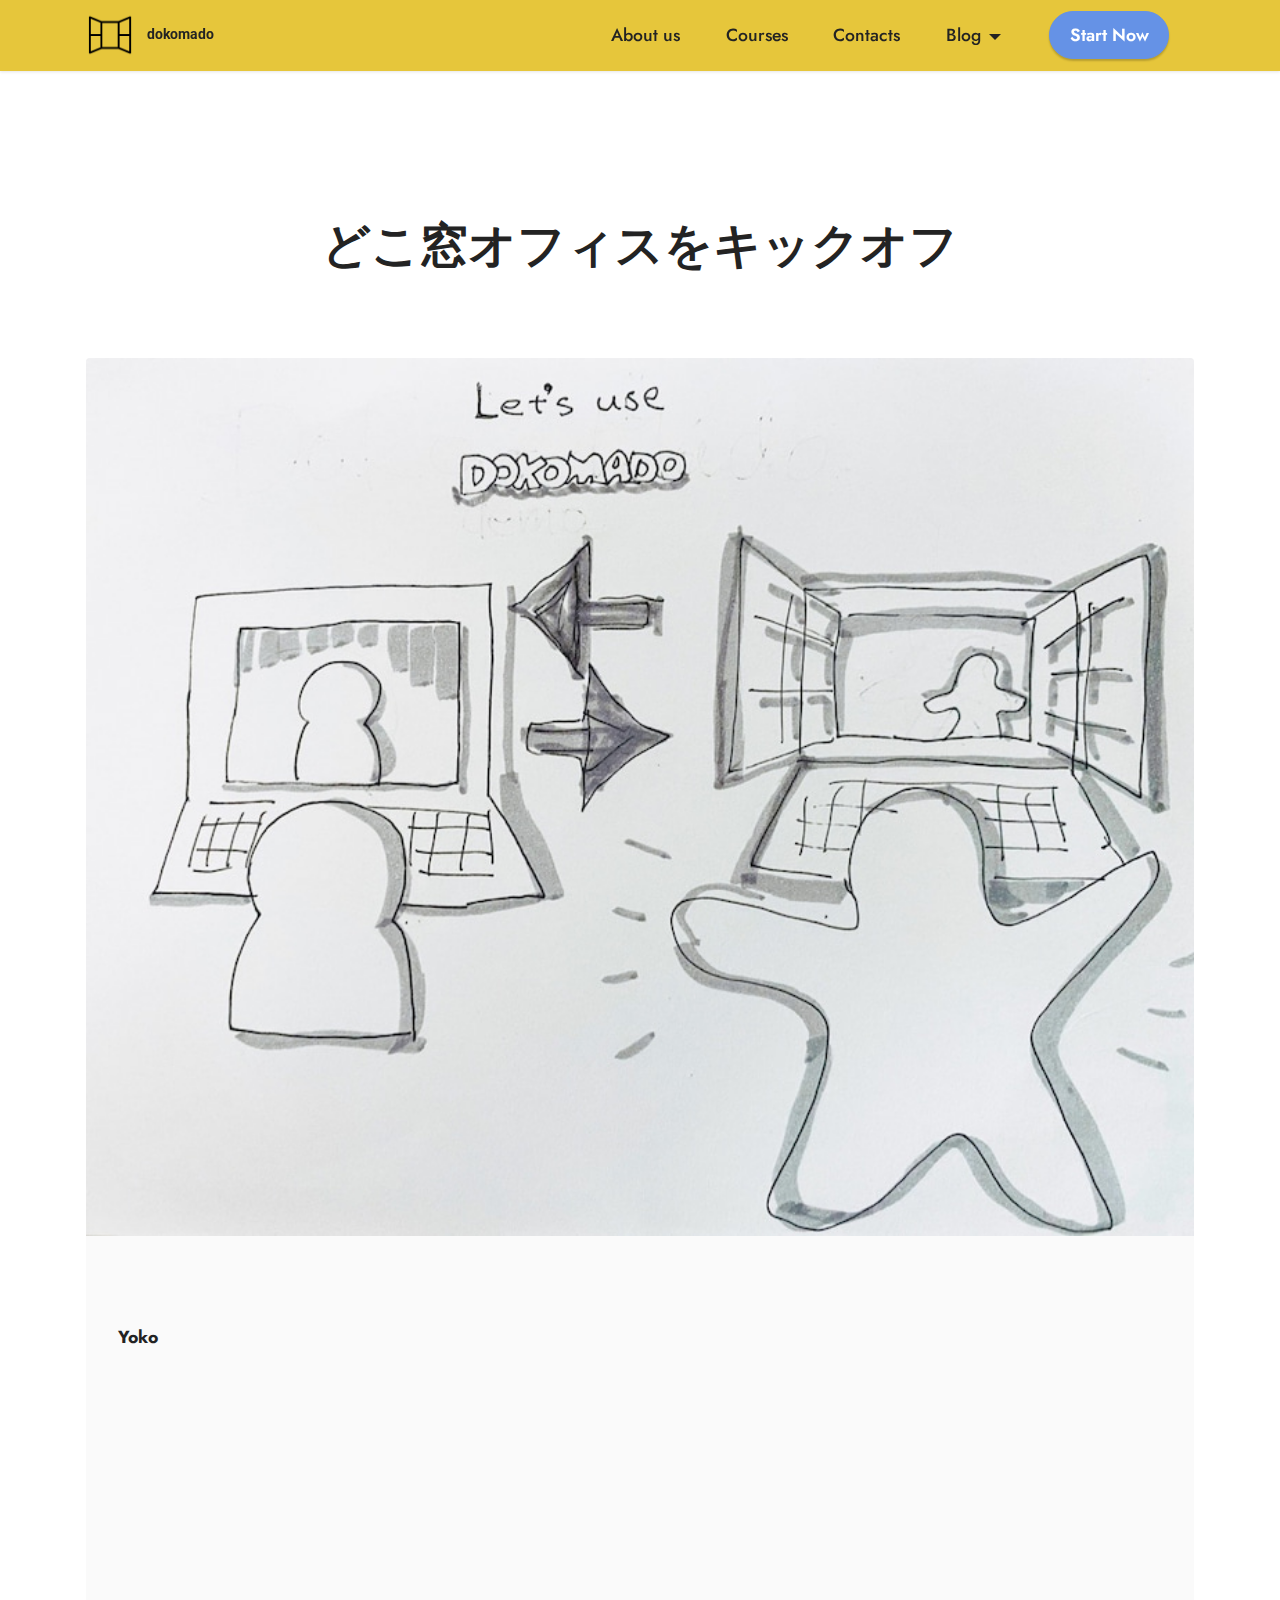
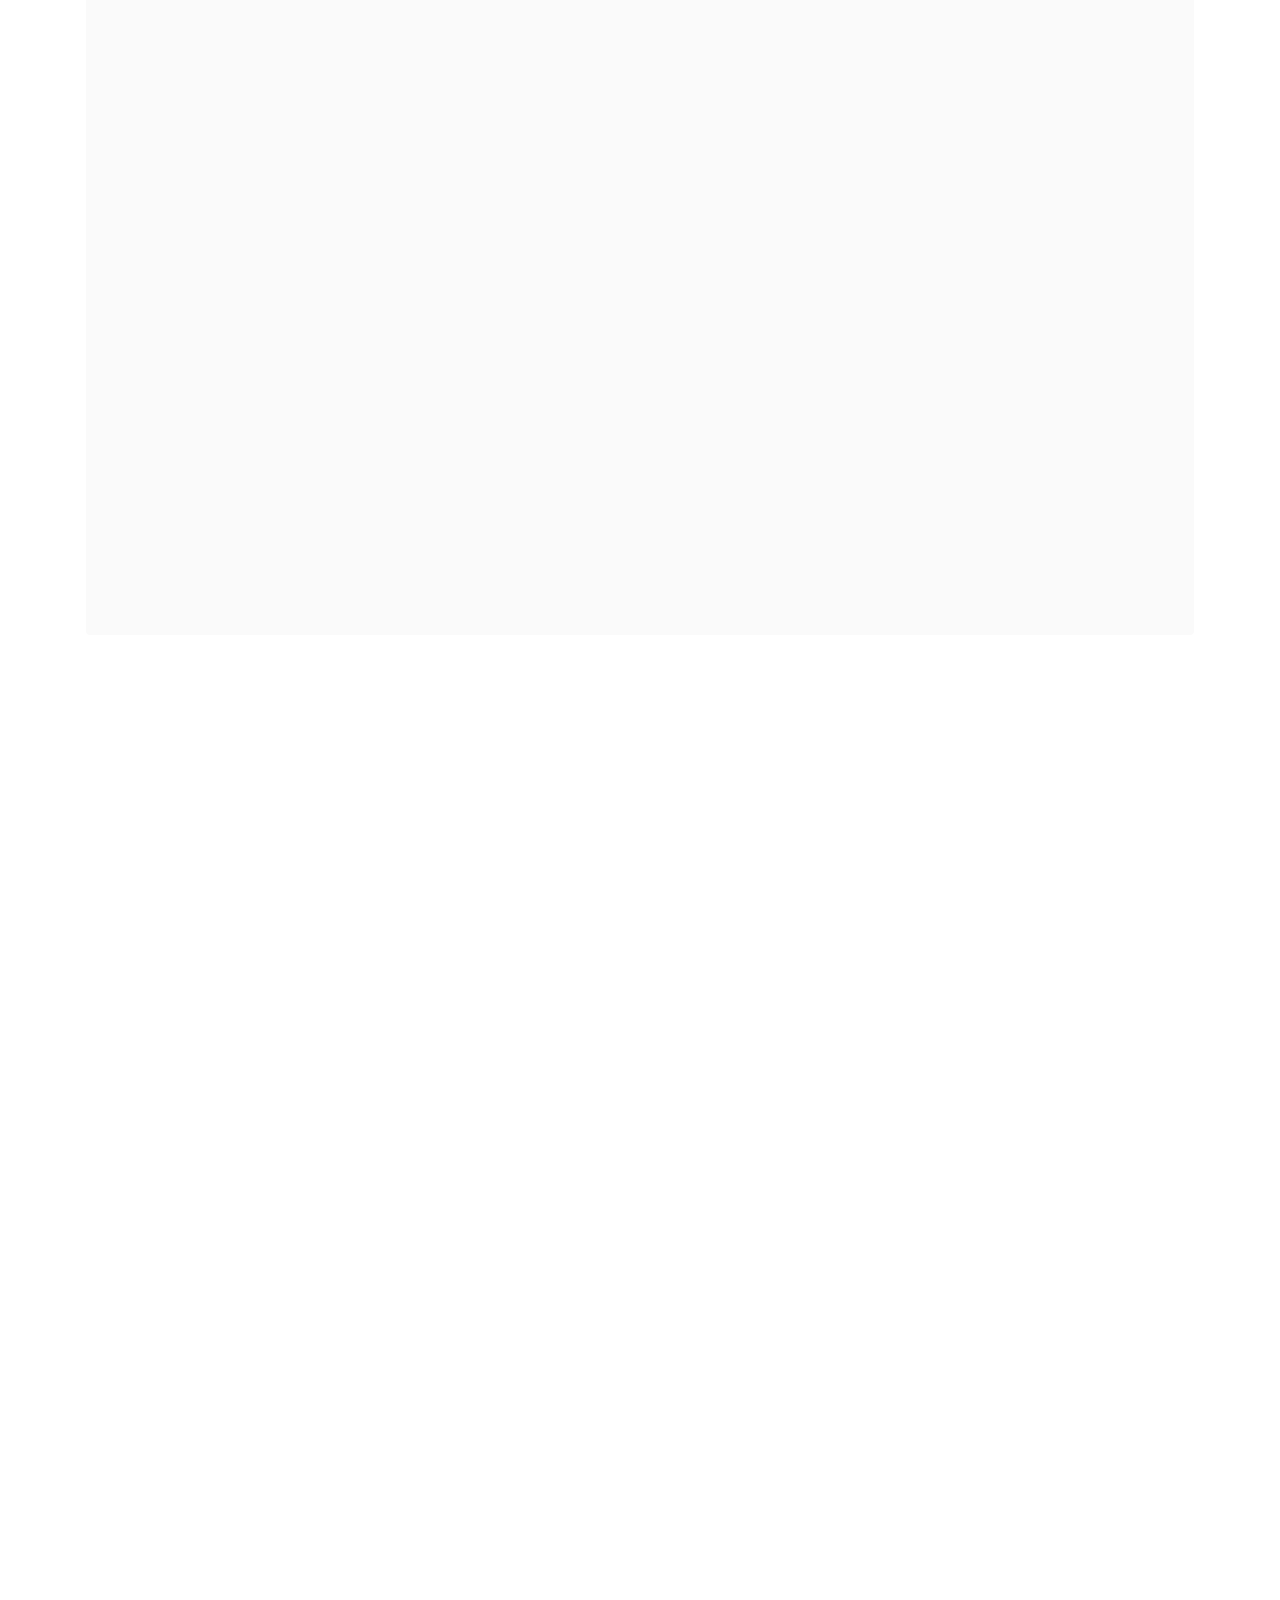
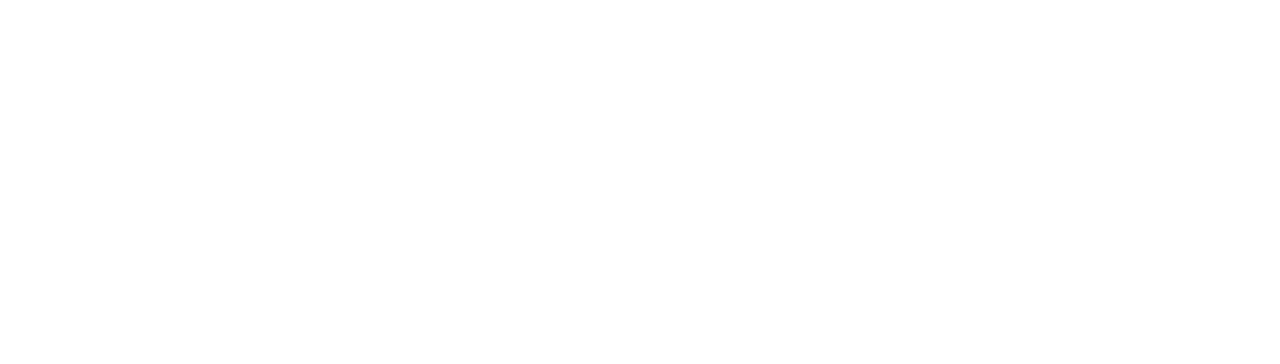
==== blog1.html @ 989943ca "create github pages" ====
<!DOCTYPE html>
<html  >
<head>
  <!-- Site made with Mobirise Website Builder v5.0.29, https://mobirise.com -->
  <meta charset="UTF-8">
  <meta http-equiv="X-UA-Compatible" content="IE=edge">
  <meta name="generator" content="Mobirise v5.0.29, mobirise.com">
  <meta name="viewport" content="width=device-width, initial-scale=1, minimum-scale=1">
  <link rel="shortcut icon" href="assets/images/open-window-icon-25.jpg" type="image/x-icon">
  <meta name="description" content="">
  
  
  <title>dokomado - blog</title>
  <link rel="stylesheet" href="assets/web/assets/mobirise-icons2/mobirise2.css">
  <link rel="stylesheet" href="assets/tether/tether.min.css">
  <link rel="stylesheet" href="assets/bootstrap/css/bootstrap.min.css">
  <link rel="stylesheet" href="assets/bootstrap/css/bootstrap-grid.min.css">
  <link rel="stylesheet" href="assets/bootstrap/css/bootstrap-reboot.min.css">
  <link rel="stylesheet" href="assets/animatecss/animate.css">
  <link rel="stylesheet" href="assets/dropdown/css/style.css">
  <link rel="stylesheet" href="assets/socicon/css/styles.css">
  <link rel="stylesheet" href="assets/theme/css/style.css">
  <link rel="preload" as="style" href="assets/mobirise/css/mbr-additional.css"><link rel="stylesheet" href="assets/mobirise/css/mbr-additional.css" type="text/css">
  
  
  
  
</head>
<body>
  
  <section class="menu menu2 cid-s9WFAkDcMG" once="menu" id="menu2-g">
    
    <nav class="navbar navbar-dropdown navbar-fixed-top navbar-expand-lg">
        <div class="container">
            <div class="navbar-brand">
                <span class="navbar-logo">
                    <a href="https://dokomado.com">
                        <img src="assets/images/open-window-icon-25.jpg" alt="Mobirise" style="height: 3rem;">
                    </a>
                </span>
                <span class="navbar-caption-wrap"><a class="navbar-caption text-black text-primary display-7" href="https://dokomado.com">dokomado</a></span>
            </div>
            <button class="navbar-toggler" type="button" data-toggle="collapse" data-target="#navbarSupportedContent" aria-controls="navbarNavAltMarkup" aria-expanded="false" aria-label="Toggle navigation">
                <div class="hamburger">
                    <span></span>
                    <span></span>
                    <span></span>
                    <span></span>
                </div>
            </button>
            <div class="collapse navbar-collapse" id="navbarSupportedContent">
                <ul class="navbar-nav nav-dropdown" data-app-modern-menu="true"><li class="nav-item"><a class="nav-link link text-black text-primary display-4" href="https://dokomado.com/about.html">
                            About us</a></li>
                    <li class="nav-item"><a class="nav-link link text-black text-primary display-4" href="https://dokomado.com/courses.html">
                            Courses</a></li>
                    <li class="nav-item"><a class="nav-link link text-black text-primary display-4" href="mailto:aydokomado@gmail.com">Contacts</a>
                    </li><li class="nav-item dropdown"><a class="nav-link link text-black text-primary dropdown-toggle display-4" href="#" data-toggle="dropdown-submenu" aria-expanded="false">Blog</a><div class="dropdown-menu"><a class="text-black text-primary dropdown-item display-4" href="https://dokomado.com/blog/index.html"><span class="mobi-mbri mobi-mbri-home mbr-iconfont mbr-iconfont-btn"></span>Blog home</a><a class="text-black text-primary dropdown-item display-4" href="https://dokomado.com/blog/blog1.html">どこ窓オフィスをキックオフ<br></a></div></li></ul>
                
                <div class="navbar-buttons mbr-section-btn"><a class="btn btn-primary display-4" href="https://dokomado.com/courses.html">
                        Start Now</a></div>
            </div>
        </div>
    </nav>
</section>

<section class="engine"><a href="https://mobirise.info/p">web templates free download</a></section><section class="content2 cid-s9WFAdiNwn" id="content2-9">
    
    
    <div class="container">
        <div class="mbr-section-head">
            <h4 class="mbr-section-title mbr-fonts-style align-center mb-0 display-2"><strong>どこ窓オフィスをキックオフ</strong><br><strong><br></strong></h4>
            
        </div>
        <div class="row mt-4">
            <div class="item features-image сol-12 col-md-6 col-lg-12">
                <div class="item-wrapper">
                    <div class="item-img">
                        <img src="assets/images/o1024081114813700522.jpg" alt="" title="">
                    </div>
                    <div class="item-content">
                        <h5 class="item-title mbr-fonts-style display-5">どこ窓オフィスをキックオフ</h5>
                        <h6 class="item-subtitle mbr-fonts-style mt-1 display-4">
                            <strong>Yoko</strong><em>&nbsp;2020-09-02 22:53:34</em></h6>
                        <p class="mbr-text mbr-fonts-style mt-3 display-7"><br>はー！まにあった！
<br>安田ヨウコです。
<br>
<br>どうしても今日ブログを立ち上げて書きたかった！
<br>
<br>どこでも窓→どこ窓
<br>は、
<br>
<br>あなたのオンラインのアクティビティを
<br>進化させるテクニック
<br>
<br>コロナ禍中で生まれた
<br>新しいアイデアです。
<br>
<br>今朝、あさこさんと二人でキックオフミーティングしました！
<br>
<br>はー！
<br>
<br>動き出したー！
<br>わたし一人では怠けてできなかったことを
<br>心強いあさこさんとともに実現していこう！と思ってます。
<br>
<br>まずは、わたしのタスクは
<br>どこ窓を支えるイラストの電子化！
<br>
<br>iPadで描き描き描きしまっす！
<br>来週末までに15枚！
<br>
<br>写真はまだ下書き！
<br>
<br>このブログは私たちが「どこ窓」オフィスを立ち上げるまでの記録です。
<br>
<br>・初ミーティング
<br>・9月のタスクスケジュールを決めた！
<br>・dokomado.comのドメインをゲット！
<br>・あさこさんがタスク管理ソフトを作ってくれた！
<br>・イラスト一枚描き始めた！</p>
                    </div>
                    
                </div>
            </div>
            
            

        </div>
    </div>
</section>

<section class="image1 cid-s9WRT9C2fO" id="image1-r">
    

    

    <div class="container">
        <div class="row align-items-center">
            <div class="col-12 col-lg-6">
                <div class="image-wrapper">
                    <img src="assets/images/o1024081114813700522.jpg" alt="Mobirise">
                    
                </div>
            </div>
            <div class="col-12 col-lg">
                <div class="text-wrapper">
                    <h3 class="mbr-section-title mbr-fonts-style mb-3 display-5">
                        <strong>どこ窓オフィスをキックオフ</strong></h3>
                    <p class="mbr-text mbr-fonts-style display-7"><strong>Yoko</strong> <em>2020-09-02</em><br><em><br></em><br>ー！まにあった！ 
<br>安田ヨウコです。 
<br>
<br>どうしても今日ブログを立ち上げて書きたかった！ 
<br>
<br>どこでも窓→どこ窓 
<br>は、 
<br>
<br>あなたのオンラインのアクティビティを 
<br>進化させるテクニック 
<br>
<br>コロナ禍中で生まれた 
<br>新しいアイデアです。 
<br>
<br>今朝、あさこさんと二人でキックオフミーティングしました！ 
<br>
<br>はー！ 
<br>
<br>動き出したー！ 
<br>わたし一人では怠けてできなかったことを 
<br>心強いあさこさんとともに実現していこう！と思ってます。 
<br>
<br>まずは、わたしのタスクは 
<br>どこ窓を支えるイラストの電子化！ 
<br>
<br>iPadで描き描き描きしまっす！ 
<br>来週末までに15枚！ 
<br>
<br>写真はまだ下書き！ 
<br>
<br>このブログは私たちが「どこ窓」オフィスを立ち上げるまでの記録です。 
<br>
<br>・初ミーティング 
<br>・9月のタスクスケジュールを決めた！ 
<br>・dokomado.comのドメインをゲット！ 
<br>・あさこさんがタスク管理ソフトを作ってくれた！ 
<br>・イラスト一枚描き始めた！</p>
                </div>
            </div>
        </div>
    </div>
</section>


  <script src="assets/web/assets/jquery/jquery.min.js"></script>
  <script src="assets/popper/popper.min.js"></script>
  <script src="assets/tether/tether.min.js"></script>
  <script src="assets/bootstrap/js/bootstrap.min.js"></script>
  <script src="assets/smoothscroll/smooth-scroll.js"></script>
  <script src="assets/viewportchecker/jquery.viewportchecker.js"></script>
  <script src="assets/dropdown/js/nav-dropdown.js"></script>
  <script src="assets/dropdown/js/navbar-dropdown.js"></script>
  <script src="assets/touchswipe/jquery.touch-swipe.min.js"></script>
  <script src="assets/theme/js/script.js"></script>
  
  
  
 <div id="scrollToTop" class="scrollToTop mbr-arrow-up"><a style="text-align: center;"><i class="mbr-arrow-up-icon mbr-arrow-up-icon-cm cm-icon cm-icon-smallarrow-up"></i></a></div>
    <input name="animation" type="hidden">
  </body>
</html>
---- assets/web/assets/mobirise-icons2/mobirise2.css ----
@font-face {
  font-family: 'Moririse2';
  font-display: swap;
  src:  url('mobirise2.eot?f2bix4');
  src:  url('mobirise2.eot?f2bix4#iefix') format('embedded-opentype'),
    url('mobirise2.ttf?f2bix4') format('truetype'),
    url('mobirise2.woff?f2bix4') format('woff'),
    url('mobirise2.svg?f2bix4#mobirise2') format('svg');
  font-weight: normal;
  font-style: normal;
}

[class^="mobi-"], [class*=" mobi-"] {
  /* use !important to prevent issues with browser extensions that change fonts */
  font-family: 'Moririse2' !important;
  speak: none;
  font-style: normal;
  font-weight: normal;
  font-variant: normal;
  text-transform: none;
  line-height: 1;

  /* Better Font Rendering =========== */
  -webkit-font-smoothing: antialiased;
  -moz-osx-font-smoothing: grayscale;
}

.mobi-mbri-add-submenu:before {
  content: "\e900";
}
.mobi-mbri-alert:before {
  content: "\e901";
}
.mobi-mbri-align-center:before {
  content: "\e902";
}
.mobi-mbri-align-justify:before {
  content: "\e903";
}
.mobi-mbri-align-left:before {
  content: "\e904";
}
.mobi-mbri-align-right:before {
  content: "\e905";
}
.mobi-mbri-android:before {
  content: "\e906";
}
.mobi-mbri-apple:before {
  content: "\e907";
}
.mobi-mbri-arrow-down:before {
  content: "\e908";
}
.mobi-mbri-arrow-next:before {
  content: "\e909";
}
.mobi-mbri-arrow-prev:before {
  content: "\e90a";
}
.mobi-mbri-arrow-up:before {
  content: "\e90b";
}
.mobi-mbri-bold:before {
  content: "\e90c";
}
.mobi-mbri-bookmark:before {
  content: "\e90d";
}
.mobi-mbri-bootstrap:before {
  content: "\e90e";
}
.mobi-mbri-briefcase:before {
  content: "\e90f";
}
.mobi-mbri-browse:before {
  content: "\e910";
}
.mobi-mbri-bulleted-list:before {
  content: "\e911";
}
.mobi-mbri-calendar:before {
  content: "\e912";
}
.mobi-mbri-camera:before {
  content: "\e913";
}
.mobi-mbri-cart-add:before {
  content: "\e914";
}
.mobi-mbri-cart-full:before {
  content: "\e915";
}
.mobi-mbri-cash:before {
  content: "\e916";
}
.mobi-mbri-change-style:before {
  content: "\e917";
}
.mobi-mbri-chat:before {
  content: "\e918";
}
.mobi-mbri-clock:before {
  content: "\e919";
}
.mobi-mbri-close:before {
  content: "\e91a";
}
.mobi-mbri-cloud:before {
  content: "\e91b";
}
.mobi-mbri-code:before {
  content: "\e91c";
}
.mobi-mbri-contact-form:before {
  content: "\e91d";
}
.mobi-mbri-credit-card:before {
  content: "\e91e";
}
.mobi-mbri-cursor-click:before {
  content: "\e91f";
}
.mobi-mbri-cust-feedback:before {
  content: "\e920";
}
.mobi-mbri-database:before {
  content: "\e921";
}
.mobi-mbri-delivery:before {
  content: "\e922";
}
.mobi-mbri-desktop:before {
  content: "\e923";
}
.mobi-mbri-devices:before {
  content: "\e924";
}
.mobi-mbri-down:before {
  content: "\e925";
}
.mobi-mbri-download-2:before {
  content: "\e926";
}
.mobi-mbri-download:before {
  content: "\e927";
}
.mobi-mbri-drag-n-drop-2:before {
  content: "\e928";
}
.mobi-mbri-drag-n-drop:before {
  content: "\e929";
}
.mobi-mbri-edit-2:before {
  content: "\e92a";
}
.mobi-mbri-edit:before {
  content: "\e92b";
}
.mobi-mbri-error:before {
  content: "\e92c";
}
.mobi-mbri-extension:before {
  content: "\e92d";
}
.mobi-mbri-features:before {
  content: "\e92e";
}
.mobi-mbri-file:before {
  content: "\e92f";
}
.mobi-mbri-flag:before {
  content: "\e930";
}
.mobi-mbri-folder:before {
  content: "\e931";
}
.mobi-mbri-gift:before {
  content: "\e932";
}
.mobi-mbri-github:before {
  content: "\e933";
}
.mobi-mbri-globe-2:before {
  content: "\e934";
}
.mobi-mbri-globe:before {
  content: "\e935";
}
.mobi-mbri-growing-chart:before {
  content: "\e936";
}
.mobi-mbri-hearth:before {
  content: "\e937";
}
.mobi-mbri-help:before {
  content: "\e938";
}
.mobi-mbri-home:before {
  content: "\e939";
}
.mobi-mbri-hot-cup:before {
  content: "\e93a";
}
.mobi-mbri-idea:before {
  content: "\e93b";
}
.mobi-mbri-image-gallery:before {
  content: "\e93c";
}
.mobi-mbri-image-slider:before {
  content: "\e93d";
}
.mobi-mbri-info:before {
  content: "\e93e";
}
.mobi-mbri-italic:before {
  content: "\e93f";
}
.mobi-mbri-key:before {
  content: "\e940";
}
.mobi-mbri-laptop:before {
  content: "\e941";
}
.mobi-mbri-layers:before {
  content: "\e942";
}
.mobi-mbri-left-right:before {
  content: "\e943";
}
.mobi-mbri-left:before {
  content: "\e944";
}
.mobi-mbri-letter:before {
  content: "\e945";
}
.mobi-mbri-like:before {
  content: "\e946";
}
.mobi-mbri-link:before {
  content: "\e947";
}
.mobi-mbri-lock:before {
  content: "\e948";
}
.mobi-mbri-login:before {
  content: "\e949";
}
.mobi-mbri-logout:before {
  content: "\e94a";
}
.mobi-mbri-magic-stick:before {
  content: "\e94b";
}
.mobi-mbri-map-pin:before {
  content: "\e94c";
}
.mobi-mbri-menu:before {
  content: "\e94d";
}
.mobi-mbri-mobile-2:before {
  content: "\e94e";
}
.mobi-mbri-mobile-horizontal:before {
  content: "\e94f";
}
.mobi-mbri-mobile:before {
  content: "\e950";
}
.mobi-mbri-mobirise:before {
  content: "\e951";
}
.mobi-mbri-more-horizontal:before {
  content: "\e952";
}
.mobi-mbri-more-vertical:before {
  content: "\e953";
}
.mobi-mbri-music:before {
  content: "\e954";
}
.mobi-mbri-new-file:before {
  content: "\e955";
}
.mobi-mbri-numbered-list:before {
  content: "\e956";
}
.mobi-mbri-opened-folder:before {
  content: "\e957";
}
.mobi-mbri-pages:before {
  content: "\e958";
}
.mobi-mbri-paper-plane:before {
  content: "\e959";
}
.mobi-mbri-paperclip:before {
  content: "\e95a";
}
.mobi-mbri-phone:before {
  content: "\e95b";
}
.mobi-mbri-photo:before {
  content: "\e95c";
}
.mobi-mbri-photos:before {
  content: "\e95d";
}
.mobi-mbri-pin:before {
  content: "\e95e";
}
.mobi-mbri-play:before {
  content: "\e95f";
}
.mobi-mbri-plus:before {
  content: "\e960";
}
.mobi-mbri-preview:before {
  content: "\e961";
}
.mobi-mbri-print:before {
  content: "\e962";
}
.mobi-mbri-protect:before {
  content: "\e963";
}
.mobi-mbri-question:before {
  content: "\e964";
}
.mobi-mbri-quote-left:before {
  content: "\e965";
}
.mobi-mbri-quote-right:before {
  content: "\e966";
}
.mobi-mbri-redo:before {
  content: "\e967";
}
.mobi-mbri-refresh:before {
  content: "\e968";
}
.mobi-mbri-responsive-2:before {
  content: "\e969";
}
.mobi-mbri-responsive:before {
  content: "\e96a";
}
.mobi-mbri-right:before {
  content: "\e96b";
}
.mobi-mbri-rocket:before {
  content: "\e96c";
}
.mobi-mbri-sad-face:before {
  content: "\e96d";
}
.mobi-mbri-sale:before {
  content: "\e96e";
}
.mobi-mbri-save:before {
  content: "\e96f";
}
.mobi-mbri-search:before {
  content: "\e970";
}
.mobi-mbri-setting-2:before {
  content: "\e971";
}
.mobi-mbri-setting-3:before {
  content: "\e972";
}
.mobi-mbri-setting:before {
  content: "\e973";
}
.mobi-mbri-share:before {
  content: "\e974";
}
.mobi-mbri-shopping-bag:before {
  content: "\e975";
}
.mobi-mbri-shopping-basket:before {
  content: "\e976";
}
.mobi-mbri-shopping-cart:before {
  content: "\e977";
}
.mobi-mbri-sites:before {
  content: "\e978";
}
.mobi-mbri-smile-face:before {
  content: "\e979";
}
.mobi-mbri-speed:before {
  content: "\e97a";
}
.mobi-mbri-star:before {
  content: "\e97b";
}
.mobi-mbri-success:before {
  content: "\e97c";
}
.mobi-mbri-sun:before {
  content: "\e97d";
}
.mobi-mbri-sun2:before {
  content: "\e97e";
}
.mobi-mbri-tablet-vertical:before {
  content: "\e97f";
}
.mobi-mbri-tablet:before {
  content: "\e980";
}
.mobi-mbri-target:before {
  content: "\e981";
}
.mobi-mbri-timer:before {
  content: "\e982";
}
.mobi-mbri-to-ftp:before {
  content: "\e983";
}
.mobi-mbri-to-local-drive:before {
  content: "\e984";
}
.mobi-mbri-touch-swipe:before {
  content: "\e985";
}
.mobi-mbri-touch:before {
  content: "\e986";
}
.mobi-mbri-trash:before {
  content: "\e987";
}
.mobi-mbri-underline:before {
  content: "\e988";
}
.mobi-mbri-undo:before {
  content: "\e989";
}
.mobi-mbri-unlink:before {
  content: "\e98a";
}
.mobi-mbri-unlock:before {
  content: "\e98b";
}
.mobi-mbri-up-down:before {
  content: "\e98c";
}
.mobi-mbri-up:before {
  content: "\e98d";
}
.mobi-mbri-update:before {
  content: "\e98e";
}
.mobi-mbri-upload-2:before {
  content: "\e98f";
}
.mobi-mbri-upload:before {
  content: "\e990";
}
.mobi-mbri-user-2:before {
  content: "\e991";
}
.mobi-mbri-user:before {
  content: "\e992";
}
.mobi-mbri-users:before {
  content: "\e993";
}
.mobi-mbri-video-play:before {
  content: "\e994";
}
.mobi-mbri-video:before {
  content: "\e995";
}
.mobi-mbri-watch:before {
  content: "\e996";
}
.mobi-mbri-website-theme-2:before {
  content: "\e997";
}
.mobi-mbri-website-theme:before {
  content: "\e998";
}
.mobi-mbri-wifi:before {
  content: "\e999";
}
.mobi-mbri-windows:before {
  content: "\e99a";
}
.mobi-mbri-zoom-in:before {
  content: "\e99b";
}
.mobi-mbri-zoom-out:before {
  content: "\e99c";
}
---- assets/dropdown/css/style.css ----
.navbar-dropdown {
  left: 0;
  padding: 0;
  position: absolute;
  right: 0;
  top: 0;
  transition: all 0.45s ease;
  z-index: 1030;
  background: #282828; }
  .navbar-dropdown .navbar-logo {
    margin-right: 0.8rem;
    transition: margin 0.3s ease-in-out;
    vertical-align: middle; }
    .navbar-dropdown .navbar-logo img {
      height: 3.125rem;
      transition: all 0.3s ease-in-out; }
    .navbar-dropdown .navbar-logo.mbr-iconfont {
      font-size: 3.125rem;
      line-height: 3.125rem; }
  .navbar-dropdown .navbar-caption {
    font-weight: 700;
    white-space: normal;
    vertical-align: -4px;
    line-height: 3.125rem !important; }
    .navbar-dropdown .navbar-caption, .navbar-dropdown .navbar-caption:hover {
      color: inherit;
      text-decoration: none; }
  .navbar-dropdown .mbr-iconfont + .navbar-caption {
    vertical-align: -1px; }
  .navbar-dropdown.navbar-fixed-top {
    position: fixed; }
  .navbar-dropdown .navbar-brand span {
    vertical-align: -4px; }
  .navbar-dropdown.bg-color.transparent {
    background: none; }
  .navbar-dropdown.navbar-short .navbar-brand {
    padding: 0.625rem 0; }
    .navbar-dropdown.navbar-short .navbar-brand span {
      vertical-align: -1px; }
  .navbar-dropdown.navbar-short .navbar-caption {
    line-height: 2.375rem !important;
    vertical-align: -2px; }
  .navbar-dropdown.navbar-short .navbar-logo {
    margin-right: 0.5rem; }
    .navbar-dropdown.navbar-short .navbar-logo img {
      height: 2.375rem; }
    .navbar-dropdown.navbar-short .navbar-logo.mbr-iconfont {
      font-size: 2.375rem;
      line-height: 2.375rem; }
  .navbar-dropdown.navbar-short .mbr-table-cell {
    height: 3.625rem; }
  .navbar-dropdown .navbar-close {
    left: 0.6875rem;
    position: fixed;
    top: 0.75rem;
    z-index: 1000; }
  .navbar-dropdown .hamburger-icon {
    content: "";
    display: inline-block;
    vertical-align: middle;
    width: 16px;
    -webkit-box-shadow: 0 -6px 0 1px #282828,0 0 0 1px #282828,0 6px 0 1px #282828;
    -moz-box-shadow: 0 -6px 0 1px #282828,0 0 0 1px #282828,0 6px 0 1px #282828;
    box-shadow: 0 -6px 0 1px #282828,0 0 0 1px #282828,0 6px 0 1px #282828; }

.dropdown-menu .dropdown-toggle[data-toggle="dropdown-submenu"]::after {
  border-bottom: 0.35em solid transparent;
  border-left: 0.35em solid;
  border-right: 0;
  border-top: 0.35em solid transparent;
  margin-left: 0.3rem; }

.dropdown-menu .dropdown-item:focus {
  outline: 0; }

.nav-dropdown {
  font-size: 0.75rem;
  font-weight: 500;
  height: auto !important; }
  .nav-dropdown .nav-btn {
    padding-left: 1rem; }
  .nav-dropdown .link {
    margin: .667em 1.667em;
    font-weight: 500;
    padding: 0;
    transition: color .2s ease-in-out; }
    .nav-dropdown .link.dropdown-toggle {
      margin-right: 2.583em; }
      .nav-dropdown .link.dropdown-toggle::after {
        margin-left: .25rem;
        border-top: 0.35em solid;
        border-right: 0.35em solid transparent;
        border-left: 0.35em solid transparent;
        border-bottom: 0; }
      .nav-dropdown .link.dropdown-toggle[aria-expanded="true"] {
        margin: 0;
        padding: 0.667em 3.263em  0.667em 1.667em; }
  .nav-dropdown .link::after,
  .nav-dropdown .dropdown-item::after {
    color: inherit; }
  .nav-dropdown .btn {
    font-size: 0.75rem;
    font-weight: 700;
    letter-spacing: 0;
    margin-bottom: 0;
    padding-left: 1.25rem;
    padding-right: 1.25rem; }
  .nav-dropdown .dropdown-menu {
    border-radius: 0;
    border: 0;
    left: 0;
    margin: 0;
    padding-bottom: 1.25rem;
    padding-top: 1.25rem;
    position: relative; }
  .nav-dropdown .dropdown-submenu {
    margin-left: 0.125rem;
    top: 0; }
  .nav-dropdown .dropdown-item {
    font-weight: 500;
    line-height: 2;
    padding: 0.3846em 4.615em 0.3846em 1.5385em;
    position: relative;
    transition: color .2s ease-in-out, background-color .2s ease-in-out; }
    .nav-dropdown .dropdown-item::after {
      margin-top: -0.3077em;
      position: absolute;
      right: 1.1538em;
      top: 50%; }
    .nav-dropdown .dropdown-item:focus, .nav-dropdown .dropdown-item:hover {
      background: none; }

@media (max-width: 767px) {
  .nav-dropdown.navbar-toggleable-sm {
    bottom: 0;
    display: none;
    left: 0;
    overflow-x: hidden;
    position: fixed;
    top: 0;
    transform: translateX(-100%);
    -ms-transform: translateX(-100%);
    -webkit-transform: translateX(-100%);
    width: 18.75rem;
    z-index: 999; } }
.nav-dropdown.navbar-toggleable-xl {
  bottom: 0;
  display: none;
  left: 0;
  overflow-x: hidden;
  position: fixed;
  top: 0;
  transform: translateX(-100%);
  -ms-transform: translateX(-100%);
  -webkit-transform: translateX(-100%);
  width: 18.75rem;
  z-index: 999; }

.nav-dropdown-sm {
  display: block !important;
  overflow-x: hidden;
  overflow: auto;
  padding-top: 3.875rem; }
  .nav-dropdown-sm::after {
    content: "";
    display: block;
    height: 3rem;
    width: 100%; }
  .nav-dropdown-sm.collapse.in ~ .navbar-close {
    display: block !important; }
  .nav-dropdown-sm.collapsing, .nav-dropdown-sm.collapse.in {
    transform: translateX(0);
    -ms-transform: translateX(0);
    -webkit-transform: translateX(0);
    transition: all 0.25s ease-out;
    -webkit-transition: all 0.25s ease-out;
    background: #282828; }
  .nav-dropdown-sm.collapsing[aria-expanded="false"] {
    transform: translateX(-100%);
    -ms-transform: translateX(-100%);
    -webkit-transform: translateX(-100%); }
  .nav-dropdown-sm .nav-item {
    display: block;
    margin-left: 0 !important;
    padding-left: 0; }
  .nav-dropdown-sm .link,
  .nav-dropdown-sm .dropdown-item {
    border-top: 1px dotted rgba(255, 255, 255, 0.1);
    font-size: 0.8125rem;
    line-height: 1.6;
    margin: 0 !important;
    padding: 0.875rem 2.4rem 0.875rem 1.5625rem !important;
    position: relative;
    white-space: normal; }
    .nav-dropdown-sm .link:focus, .nav-dropdown-sm .link:hover,
    .nav-dropdown-sm .dropdown-item:focus,
    .nav-dropdown-sm .dropdown-item:hover {
      background: rgba(0, 0, 0, 0.2) !important;
      color: #c0a375; }
  .nav-dropdown-sm .nav-btn {
    position: relative;
    padding: 1.5625rem 1.5625rem 0 1.5625rem; }
    .nav-dropdown-sm .nav-btn::before {
      border-top: 1px dotted rgba(255, 255, 255, 0.1);
      content: "";
      left: 0;
      position: absolute;
      top: 0;
      width: 100%; }
    .nav-dropdown-sm .nav-btn + .nav-btn {
      padding-top: 0.625rem; }
      .nav-dropdown-sm .nav-btn + .nav-btn::before {
        display: none; }
  .nav-dropdown-sm .btn {
    padding: 0.625rem 0; }
  .nav-dropdown-sm .dropdown-toggle[data-toggle="dropdown-submenu"]::after {
    margin-left: .25rem;
    border-top: 0.35em solid;
    border-right: 0.35em solid transparent;
    border-left: 0.35em solid transparent;
    border-bottom: 0; }
  .nav-dropdown-sm .dropdown-toggle[data-toggle="dropdown-submenu"][aria-expanded="true"]::after {
    border-top: 0;
    border-right: 0.35em solid transparent;
    border-left: 0.35em solid transparent;
    border-bottom: 0.35em solid; }
  .nav-dropdown-sm .dropdown-menu {
    margin: 0;
    padding: 0;
    position: relative;
    top: 0;
    left: 0;
    width: 100%;
    border: 0;
    float: none;
    border-radius: 0;
    background: none; }
  .nav-dropdown-sm .dropdown-submenu {
    left: 100%;
    margin-left: 0.125rem;
    margin-top: -1.25rem;
    top: 0; }

.navbar-toggleable-sm .nav-dropdown .dropdown-menu {
  position: absolute; }

.navbar-toggleable-sm .nav-dropdown .dropdown-submenu {
  left: 100%;
  margin-left: 0.125rem;
  margin-top: -1.25rem;
  top: 0; }

.navbar-toggleable-sm.opened .nav-dropdown .dropdown-menu {
  position: relative; }

.navbar-toggleable-sm.opened .nav-dropdown .dropdown-submenu {
  left: 0;
  margin-left: 00rem;
  margin-top: 0rem;
  top: 0; }

.is-builder .nav-dropdown.collapsing {
  transition: none !important; }

/*# sourceMappingURL=style.css.map */
---- assets/socicon/css/styles.css ----
@charset "UTF-8";

@font-face {
  font-family: 'Socicon';
  src:  url('../fonts/socicon.eot');
  src:  url('../fonts/socicon.eot?#iefix') format('embedded-opentype'),
    url('../fonts/socicon.woff2') format('woff2'),
    url('../fonts/socicon.ttf') format('truetype'),
    url('../fonts/socicon.woff') format('woff'),
    url('../fonts/socicon.svg#socicon') format('svg');
  font-weight: normal;
  font-style: normal;
}

[data-icon]:before {
  font-family: "socicon" !important;
  content: attr(data-icon);
  font-style: normal !important;
  font-weight: normal !important;
  font-variant: normal !important;
  text-transform: none !important;
  speak: none;
  line-height: 1;
  -webkit-font-smoothing: antialiased;
  -moz-osx-font-smoothing: grayscale;
}

[class^="socicon-"], [class*=" socicon-"] {
  /* use !important to prevent issues with browser extensions that change fonts */
  font-family: 'Socicon' !important;
  speak: none;
  font-style: normal;
  font-weight: normal;
  font-variant: normal;
  text-transform: none;
  line-height: 1;

  /* Better Font Rendering =========== */
  -webkit-font-smoothing: antialiased;
  -moz-osx-font-smoothing: grayscale;
}

.socicon-eitaa:before {
  content: "\e97c";
}
.socicon-soroush:before {
  content: "\e97d";
}
.socicon-bale:before {
  content: "\e97e";
}
.socicon-zazzle:before {
  content: "\e97b";
}
.socicon-society6:before {
  content: "\e97a";
}
.socicon-redbubble:before {
  content: "\e979";
}
.socicon-avvo:before {
  content: "\e978";
}
.socicon-stitcher:before {
  content: "\e977";
}
.socicon-googlehangouts:before {
  content: "\e974";
}
.socicon-dlive:before {
  content: "\e975";
}
.socicon-vsco:before {
  content: "\e976";
}
.socicon-flipboard:before {
  content: "\e973";
}
.socicon-ubuntu:before {
  content: "\e958";
}
.socicon-artstation:before {
  content: "\e959";
}
.socicon-invision:before {
  content: "\e95a";
}
.socicon-torial:before {
  content: "\e95b";
}
.socicon-collectorz:before {
  content: "\e95c";
}
.socicon-seenthis:before {
  content: "\e95d";
}
.socicon-googleplaymusic:before {
  content: "\e95e";
}
.socicon-debian:before {
  content: "\e95f";
}
.socicon-filmfreeway:before {
  content: "\e960";
}
.socicon-gnome:before {
  content: "\e961";
}
.socicon-itchio:before {
  content: "\e962";
}
.socicon-jamendo:before {
  content: "\e963";
}
.socicon-mix:before {
  content: "\e964";
}
.socicon-sharepoint:before {
  content: "\e965";
}
.socicon-tinder:before {
  content: "\e966";
}
.socicon-windguru:before {
  content: "\e967";
}
.socicon-cdbaby:before {
  content: "\e968";
}
.socicon-elementaryos:before {
  content: "\e969";
}
.socicon-stage32:before {
  content: "\e96a";
}
.socicon-tiktok:before {
  content: "\e96b";
}
.socicon-gitter:before {
  content: "\e96c";
}
.socicon-letterboxd:before {
  content: "\e96d";
}
.socicon-threema:before {
  content: "\e96e";
}
.socicon-splice:before {
  content: "\e96f";
}
.socicon-metapop:before {
  content: "\e970";
}
.socicon-naver:before {
  content: "\e971";
}
.socicon-remote:before {
  content: "\e972";
}
.socicon-internet:before {
  content: "\e957";
}
.socicon-moddb:before {
  content: "\e94b";
}
.socicon-indiedb:before {
  content: "\e94c";
}
.socicon-traxsource:before {
  content: "\e94d";
}
.socicon-gamefor:before {
  content: "\e94e";
}
.socicon-pixiv:before {
  content: "\e94f";
}
.socicon-myanimelist:before {
  content: "\e950";
}
.socicon-blackberry:before {
  content: "\e951";
}
.socicon-wickr:before {
  content: "\e952";
}
.socicon-spip:before {
  content: "\e953";
}
.socicon-napster:before {
  content: "\e954";
}
.socicon-beatport:before {
  content: "\e955";
}
.socicon-hackerone:before {
  content: "\e956";
}
.socicon-hackernews:before {
  content: "\e946";
}
.socicon-smashwords:before {
  content: "\e947";
}
.socicon-kobo:before {
  content: "\e948";
}
.socicon-bookbub:before {
  content: "\e949";
}
.socicon-mailru:before {
  content: "\e94a";
}
.socicon-gitlab:before {
  content: "\e945";
}
.socicon-instructables:before {
  content: "\e944";
}
.socicon-portfolio:before {
  content: "\e943";
}
.socicon-codered:before {
  content: "\e940";
}
.socicon-origin:before {
  content: "\e941";
}
.socicon-nextdoor:before {
  content: "\e942";
}
.socicon-udemy:before {
  content: "\e93f";
}
.socicon-livemaster:before {
  content: "\e93e";
}
.socicon-crunchbase:before {
  content: "\e93b";
}
.socicon-homefy:before {
  content: "\e93c";
}
.socicon-calendly:before {
  content: "\e93d";
}
.socicon-realtor:before {
  content: "\e90f";
}
.socicon-tidal:before {
  content: "\e910";
}
.socicon-qobuz:before {
  content: "\e911";
}
.socicon-natgeo:before {
  content: "\e912";
}
.socicon-mastodon:before {
  content: "\e913";
}
.socicon-unsplash:before {
  content: "\e914";
}
.socicon-homeadvisor:before {
  content: "\e915";
}
.socicon-angieslist:before {
  content: "\e916";
}
.socicon-codepen:before {
  content: "\e917";
}
.socicon-slack:before {
  content: "\e918";
}
.socicon-openaigym:before {
  content: "\e919";
}
.socicon-logmein:before {
  content: "\e91a";
}
.socicon-fiverr:before {
  content: "\e91b";
}
.socicon-gotomeeting:before {
  content: "\e91c";
}
.socicon-aliexpress:before {
  content: "\e91d";
}
.socicon-guru:before {
  content: "\e91e";
}
.socicon-appstore:before {
  content: "\e91f";
}
.socicon-homes:before {
  content: "\e920";
}
.socicon-zoom:before {
  content: "\e921";
}
.socicon-alibaba:before {
  content: "\e922";
}
.socicon-craigslist:before {
  content: "\e923";
}
.socicon-wix:before {
  content: "\e924";
}
.socicon-redfin:before {
  content: "\e925";
}
.socicon-googlecalendar:before {
  content: "\e926";
}
.socicon-shopify:before {
  content: "\e927";
}
.socicon-freelancer:before {
  content: "\e928";
}
.socicon-seedrs:before {
  content: "\e929";
}
.socicon-bing:before {
  content: "\e92a";
}
.socicon-doodle:before {
  content: "\e92b";
}
.socicon-bonanza:before {
  content: "\e92c";
}
.socicon-squarespace:before {
  content: "\e92d";
}
.socicon-toptal:before {
  content: "\e92e";
}
.socicon-gust:before {
  content: "\e92f";
}
.socicon-ask:before {
  content: "\e930";
}
.socicon-trulia:before {
  content: "\e931";
}
.socicon-loomly:before {
  content: "\e932";
}
.socicon-ghost:before {
  content: "\e933";
}
.socicon-upwork:before {
  content: "\e934";
}
.socicon-fundable:before {
  content: "\e935";
}
.socicon-booking:before {
  content: "\e936";
}
.socicon-googlemaps:before {
  content: "\e937";
}
.socicon-zillow:before {
  content: "\e938";
}
.socicon-niconico:before {
  content: "\e939";
}
.socicon-toneden:before {
  content: "\e93a";
}
.socicon-augment:before {
  content: "\e908";
}
.socicon-bitbucket:before {
  content: "\e909";
}
.socicon-fyuse:before {
  content: "\e90a";
}
.socicon-yt-gaming:before {
  content: "\e90b";
}
.socicon-sketchfab:before {
  content: "\e90c";
}
.socicon-mobcrush:before {
  content: "\e90d";
}
.socicon-microsoft:before {
  content: "\e90e";
}
.socicon-pandora:before {
  content: "\e907";
}
.socicon-messenger:before {
  content: "\e906";
}
.socicon-gamewisp:before {
  content: "\e905";
}
.socicon-bloglovin:before {
  content: "\e904";
}
.socicon-tunein:before {
  content: "\e903";
}
.socicon-gamejolt:before {
  content: "\e901";
}
.socicon-trello:before {
  content: "\e902";
}
.socicon-spreadshirt:before {
  content: "\e900";
}
.socicon-500px:before {
  content: "\e000";
}
.socicon-8tracks:before {
  content: "\e001";
}
.socicon-airbnb:before {
  content: "\e002";
}
.socicon-alliance:before {
  content: "\e003";
}
.socicon-amazon:before {
  content: "\e004";
}
.socicon-amplement:before {
  content: "\e005";
}
.socicon-android:before {
  content: "\e006";
}
.socicon-angellist:before {
  content: "\e007";
}
.socicon-apple:before {
  content: "\e008";
}
.socicon-appnet:before {
  content: "\e009";
}
.socicon-baidu:before {
  content: "\e00a";
}
.socicon-bandcamp:before {
  content: "\e00b";
}
.socicon-battlenet:before {
  content: "\e00c";
}
.socicon-mixer:before {
  content: "\e00d";
}
.socicon-bebee:before {
  content: "\e00e";
}
.socicon-bebo:before {
  content: "\e00f";
}
.socicon-behance:before {
  content: "\e010";
}
.socicon-blizzard:before {
  content: "\e011";
}
.socicon-blogger:before {
  content: "\e012";
}
.socicon-buffer:before {
  content: "\e013";
}
.socicon-chrome:before {
  content: "\e014";
}
.socicon-coderwall:before {
  content: "\e015";
}
.socicon-curse:before {
  content: "\e016";
}
.socicon-dailymotion:before {
  content: "\e017";
}
.socicon-deezer:before {
  content: "\e018";
}
.socicon-delicious:before {
  content: "\e019";
}
.socicon-deviantart:before {
  content: "\e01a";
}
.socicon-diablo:before {
  content: "\e01b";
}
.socicon-digg:before {
  content: "\e01c";
}
.socicon-discord:before {
  content: "\e01d";
}
.socicon-disqus:before {
  content: "\e01e";
}
.socicon-douban:before {
  content: "\e01f";
}
.socicon-draugiem:before {
  content: "\e020";
}
.socicon-dribbble:before {
  content: "\e021";
}
.socicon-drupal:before {
  content: "\e022";
}
.socicon-ebay:before {
  content: "\e023";
}
.socicon-ello:before {
  content: "\e024";
}
.socicon-endomodo:before {
  content: "\e025";
}
.socicon-envato:before {
  content: "\e026";
}
.socicon-etsy:before {
  content: "\e027";
}
.socicon-facebook:before {
  content: "\e028";
}
.socicon-feedburner:before {
  content: "\e029";
}
.socicon-filmweb:before {
  content: "\e02a";
}
.socicon-firefox:before {
  content: "\e02b";
}
.socicon-flattr:before {
  content: "\e02c";
}
.socicon-flickr:before {
  content: "\e02d";
}
.socicon-formulr:before {
  content: "\e02e";
}
.socicon-forrst:before {
  content: "\e02f";
}
.socicon-foursquare:before {
  content: "\e030";
}
.socicon-friendfeed:before {
  content: "\e031";
}
.socicon-github:before {
  content: "\e032";
}
.socicon-goodreads:before {
  content: "\e033";
}
.socicon-google:before {
  content: "\e034";
}
.socicon-googlescholar:before {
  content: "\e035";
}
.socicon-googlegroups:before {
  content: "\e036";
}
.socicon-googlephotos:before {
  content: "\e037";
}
.socicon-googleplus:before {
  content: "\e038";
}
.socicon-grooveshark:before {
  content: "\e039";
}
.socicon-hackerrank:before {
  content: "\e03a";
}
.socicon-hearthstone:before {
  content: "\e03b";
}
.socicon-hellocoton:before {
  content: "\e03c";
}
.socicon-heroes:before {
  content: "\e03d";
}
.socicon-smashcast:before {
  content: "\e03e";
}
.socicon-horde:before {
  content: "\e03f";
}
.socicon-houzz:before {
  content: "\e040";
}
.socicon-icq:before {
  content: "\e041";
}
.socicon-identica:before {
  content: "\e042";
}
.socicon-imdb:before {
  content: "\e043";
}
.socicon-instagram:before {
  content: "\e044";
}
.socicon-issuu:before {
  content: "\e045";
}
.socicon-istock:before {
  content: "\e046";
}
.socicon-itunes:before {
  content: "\e047";
}
.socicon-keybase:before {
  content: "\e048";
}
.socicon-lanyrd:before {
  content: "\e049";
}
.socicon-lastfm:before {
  content: "\e04a";
}
.socicon-line:before {
  content: "\e04b";
}
.socicon-linkedin:before {
  content: "\e04c";
}
.socicon-livejournal:before {
  content: "\e04d";
}
.socicon-lyft:before {
  content: "\e04e";
}
.socicon-macos:before {
  content: "\e04f";
}
.socicon-mail:before {
  content: "\e050";
}
.socicon-medium:before {
  content: "\e051";
}
.socicon-meetup:before {
  content: "\e052";
}
.socicon-mixcloud:before {
  content: "\e053";
}
.socicon-modelmayhem:before {
  content: "\e054";
}
.socicon-mumble:before {
  content: "\e055";
}
.socicon-myspace:before {
  content: "\e056";
}
.socicon-newsvine:before {
  content: "\e057";
}
.socicon-nintendo:before {
  content: "\e058";
}
.socicon-npm:before {
  content: "\e059";
}
.socicon-odnoklassniki:before {
  content: "\e05a";
}
.socicon-openid:before {
  content: "\e05b";
}
.socicon-opera:before {
  content: "\e05c";
}
.socicon-outlook:before {
  content: "\e05d";
}
.socicon-overwatch:before {
  content: "\e05e";
}
.socicon-patreon:before {
  content: "\e05f";
}
.socicon-paypal:before {
  content: "\e060";
}
.socicon-periscope:before {
  content: "\e061";
}
.socicon-persona:before {
  content: "\e062";
}
.socicon-pinterest:before {
  content: "\e063";
}
.socicon-play:before {
  content: "\e064";
}
.socicon-player:before {
  content: "\e065";
}
.socicon-playstation:before {
  content: "\e066";
}
.socicon-pocket:before {
  content: "\e067";
}
.socicon-qq:before {
  content: "\e068";
}
.socicon-quora:before {
  content: "\e069";
}
.socicon-raidcall:before {
  content: "\e06a";
}
.socicon-ravelry:before {
  content: "\e06b";
}
.socicon-reddit:before {
  content: "\e06c";
}
.socicon-renren:before {
  content: "\e06d";
}
.socicon-researchgate:before {
  content: "\e06e";
}
.socicon-residentadvisor:before {
  content: "\e06f";
}
.socicon-reverbnation:before {
  content: "\e070";
}
.socicon-rss:before {
  content: "\e071";
}
.socicon-sharethis:before {
  content: "\e072";
}
.socicon-skype:before {
  content: "\e073";
}
.socicon-slideshare:before {
  content: "\e074";
}
.socicon-smugmug:before {
  content: "\e075";
}
.socicon-snapchat:before {
  content: "\e076";
}
.socicon-songkick:before {
  content: "\e077";
}
.socicon-soundcloud:before {
  content: "\e078";
}
.socicon-spotify:before {
  content: "\e079";
}
.socicon-stackexchange:before {
  content: "\e07a";
}
.socicon-stackoverflow:before {
  content: "\e07b";
}
.socicon-starcraft:before {
  content: "\e07c";
}
.socicon-stayfriends:before {
  content: "\e07d";
}
.socicon-steam:before {
  content: "\e07e";
}
.socicon-storehouse:before {
  content: "\e07f";
}
.socicon-strava:before {
  content: "\e080";
}
.socicon-streamjar:before {
  content: "\e081";
}
.socicon-stumbleupon:before {
  content: "\e082";
}
.socicon-swarm:before {
  content: "\e083";
}
.socicon-teamspeak:before {
  content: "\e084";
}
.socicon-teamviewer:before {
  content: "\e085";
}
.socicon-technorati:before {
  content: "\e086";
}
.socicon-telegram:before {
  content: "\e087";
}
.socicon-tripadvisor:before {
  content: "\e088";
}
.socicon-tripit:before {
  content: "\e089";
}
.socicon-triplej:before {
  content: "\e08a";
}
.socicon-tumblr:before {
  content: "\e08b";
}
.socicon-twitch:before {
  content: "\e08c";
}
.socicon-twitter:before {
  content: "\e08d";
}
.socicon-uber:before {
  content: "\e08e";
}
.socicon-ventrilo:before {
  content: "\e08f";
}
.socicon-viadeo:before {
  content: "\e090";
}
.socicon-viber:before {
  content: "\e091";
}
.socicon-viewbug:before {
  content: "\e092";
}
.socicon-vimeo:before {
  content: "\e093";
}
.socicon-vine:before {
  content: "\e094";
}
.socicon-vkontakte:before {
  content: "\e095";
}
.socicon-warcraft:before {
  content: "\e096";
}
.socicon-wechat:before {
  content: "\e097";
}
.socicon-weibo:before {
  content: "\e098";
}
.socicon-whatsapp:before {
  content: "\e099";
}
.socicon-wikipedia:before {
  content: "\e09a";
}
.socicon-windows:before {
  content: "\e09b";
}
.socicon-wordpress:before {
  content: "\e09c";
}
.socicon-wykop:before {
  content: "\e09d";
}
.socicon-xbox:before {
  content: "\e09e";
}
.socicon-xing:before {
  content: "\e09f";
}
.socicon-yahoo:before {
  content: "\e0a0";
}
.socicon-yammer:before {
  content: "\e0a1";
}
.socicon-yandex:before {
  content: "\e0a2";
}
.socicon-yelp:before {
  content: "\e0a3";
}
.socicon-younow:before {
  content: "\e0a4";
}
.socicon-youtube:before {
  content: "\e0a5";
}
.socicon-zapier:before {
  content: "\e0a6";
}
.socicon-zerply:before {
  content: "\e0a7";
}
.socicon-zomato:before {
  content: "\e0a8";
}
.socicon-zynga:before {
  content: "\e0a9";
}
---- assets/theme/css/style.css ----
section {
  background-color: #ffffff; }

.form-control:focus {
  box-shadow: none; }

:focus {
  outline: none; }

section,
.container,
.container-fluid {
  position: relative;
  word-wrap: break-word; }

a.mbr-iconfont:hover {
  text-decoration: none; }

.article .lead p,
.article .lead ul,
.article .lead ol,
.article .lead pre,
.article .lead blockquote {
  margin-bottom: 0; }

a {
  font-style: normal;
  font-weight: 400;
  cursor: pointer; }
  a, a:hover {
    text-decoration: none; }

figure {
  margin-bottom: 0; }

body {
  color: #232323; }

h1,
h2,
h3,
h4,
h5,
h6,
.display-1,
.display-2,
.display-4,
.display-5,
.display-7,
span,
p,
a {
  line-height: 1;
  word-break: break-word;
  word-wrap: break-word;
  font-weight: 400; }

b,
strong {
  font-weight: bold; }

input:-webkit-autofill, input:-webkit-autofill:hover, input:-webkit-autofill:focus, input:-webkit-autofill:active {
  transition-delay: 9999s;
  transition-property: background-color, color; }

textarea[type="hidden"] {
  display: none; }

body {
  position: relative; }

section {
  background-position: 50% 50%;
  background-repeat: no-repeat;
  background-size: cover; }
  section .mbr-background-video,
  section .mbr-background-video-preview {
    position: absolute;
    bottom: 0;
    left: 0;
    right: 0;
    top: 0; }

.hidden {
  visibility: hidden; }

.mbr-z-index20 {
  z-index: 20; }

/*! Base colors */
.mbr-white {
  color: #ffffff; }

.mbr-black {
  color: #111111; }

.mbr-bg-white {
  background-color: #ffffff; }

.mbr-bg-black {
  background-color: #000000; }

/*! Text-aligns */
.align-left {
  text-align: left; }

.align-center {
  text-align: center; }

.align-right {
  text-align: right; }

/*! Font-weight  */
.mbr-light {
  font-weight: 300; }

.mbr-regular {
  font-weight: 400; }

.mbr-semibold {
  font-weight: 500; }

.mbr-bold {
  font-weight: 700; }

/*! Media  */
.media-size-item {
  flex: 1 1 auto; }

.media-content {
  flex-basis: 100%; }

.media-container-row {
  display: flex;
  flex-direction: row;
  flex-wrap: wrap;
  justify-content: center;
  align-content: center;
  align-items: start; }
  .media-container-row .media-size-item {
    width: 400px; }

.media-container-column {
  display: flex;
  flex-direction: column;
  flex-wrap: wrap;
  justify-content: center;
  align-content: center;
  align-items: stretch; }
  .media-container-column > * {
    width: 100%; }

@media (min-width: 992px) {
  .media-container-row {
    flex-wrap: nowrap; } }
figure {
  overflow: hidden; }

figure[mbr-media-size] {
  transition: width 0.1s; }

img,
iframe {
  display: block;
  width: 100%; }

.card {
  background-color: transparent;
  border: none; }

.card-box {
  width: 100%; }

.card-img {
  text-align: center;
  flex-shrink: 0;
  -webkit-flex-shrink: 0; }

.media {
  max-width: 100%;
  margin: 0 auto; }

.mbr-figure {
  align-self: center; }

.media-container > div {
  max-width: 100%; }

.mbr-figure img,
.card-img img {
  width: 100%; }

@media (max-width: 991px) {
  .media-size-item {
    width: auto !important; }

  .media {
    width: auto; }

  .mbr-figure {
    width: 100% !important; } }
/*! Buttons */
.mbr-section-btn {
  margin-left: -0.6rem;
  margin-right: -0.6rem;
  font-size: 0; }

.btn {
  font-weight: 600;
  border-width: 1px;
  font-style: normal;
  margin: 0.6rem 0.6rem;
  white-space: normal;
  transition: all 0.2s ease-in-out;
  display: inline-flex;
  align-items: center;
  justify-content: center;
  word-break: break-word; }

.btn-sm {
  font-weight: 600;
  letter-spacing: 0px;
  transition: all 0.3s ease-in-out; }

.btn-md {
  font-weight: 600;
  letter-spacing: 0px;
  transition: all 0.3s ease-in-out; }

.btn-lg {
  font-weight: 600;
  letter-spacing: 0px;
  transition: all 0.3s ease-in-out; }

.btn-form {
  margin: 0; }
  .btn-form:hover {
    cursor: pointer; }

nav .mbr-section-btn {
  margin-left: 0rem;
  margin-right: 0rem; }

/*! Btn icon margin */
.btn .mbr-iconfont,
.btn.btn-sm .mbr-iconfont {
  order: 1;
  cursor: pointer;
  margin-left: 0.5rem;
  vertical-align: sub; }

.btn.btn-md .mbr-iconfont,
.btn.btn-md .mbr-iconfont {
  margin-left: 0.8rem; }

.mbr-regular {
  font-weight: 400; }

.mbr-semibold {
  font-weight: 500; }

.mbr-bold {
  font-weight: 700; }

[type="submit"] {
  -webkit-appearance: none; }

/*! Full-screen */
.mbr-fullscreen .mbr-overlay {
  min-height: 100vh; }

.mbr-fullscreen {
  display: flex;
  display: -webkit-flex;
  display: -moz-flex;
  display: -ms-flex;
  display: -o-flex;
  align-items: center;
  min-height: 100vh;
  padding-top: 3rem;
  padding-bottom: 3rem; }

/*! Map */
.map {
  height: 25rem;
  position: relative; }
  .map iframe {
    width: 100%;
    height: 100%; }

/* Form */
.form-asterisk {
  font-family: initial;
  position: absolute;
  top: -2px;
  font-weight: normal; }

/*! Scroll to top arrow */
.mbr-arrow-up {
  bottom: 25px;
  right: 90px;
  position: fixed;
  text-align: right;
  z-index: 5000;
  color: #ffffff;
  font-size: 32px; }

.mbr-arrow-up a {
  background: rgba(0, 0, 0, 0.2);
  border-radius: 50%;
  color: #fff;
  display: inline-block;
  height: 60px;
  width: 60px;
  outline-style: none !important;
  position: relative;
  text-decoration: none;
  transition: all 0.3s ease-in-out;
  cursor: pointer;
  text-align: center; }
  .mbr-arrow-up a:hover {
    background-color: rgba(0, 0, 0, 0.4); }
  .mbr-arrow-up a i {
    line-height: 60px; }

.mbr-arrow-up-icon {
  display: block;
  color: #fff; }

.mbr-arrow-up-icon::before {
  content: "\203a";
  display: inline-block;
  font-family: serif;
  font-size: 32px;
  line-height: 1;
  font-style: normal;
  position: relative;
  top: 6px;
  left: -4px;
  transform: rotate(-90deg); }

/*! Arrow Down */
.mbr-arrow {
  position: absolute;
  bottom: 45px;
  left: 50%;
  width: 60px;
  height: 60px;
  cursor: pointer;
  background-color: rgba(80, 80, 80, 0.5);
  border-radius: 50%;
  transform: translateX(-50%); }
  .mbr-arrow > a {
    display: inline-block;
    text-decoration: none;
    outline-style: none;
    animation: arrowdown 1.7s ease-in-out infinite; }
    .mbr-arrow > a > i {
      position: absolute;
      top: -2px;
      left: 15px;
      font-size: 2rem; }

@keyframes arrowdown {
  0% {
    transform: translateY(0px); }
  50% {
    transform: translateY(-5px); }
  100% {
    transform: translateY(0px); } }
@-webkit-keyframes arrowdown {
  0% {
    transform: translateY(0px); }
  50% {
    transform: translateY(-5px); }
  100% {
    transform: translateY(0px); } }
@media (max-width: 500px) {
  .mbr-arrow-up {
    left: 50%;
    right: auto; } }
/*Gradients animation*/
@keyframes gradient-animation {
  from {
    background-position: 0% 100%;
    animation-timing-function: ease-in-out; }
  to {
    background-position: 100% 0%;
    animation-timing-function: ease-in-out; } }
@-webkit-keyframes gradient-animation {
  from {
    background-position: 0% 100%;
    animation-timing-function: ease-in-out; }
  to {
    background-position: 100% 0%;
    animation-timing-function: ease-in-out; } }
.bg-gradient {
  background-size: 200% 200%;
  animation: gradient-animation 5s infinite alternate;
  -webkit-animation: gradient-animation 5s infinite alternate; }

.menu .navbar-brand {
  display: -webkit-flex; }
  .menu .navbar-brand span {
    display: flex;
    display: -webkit-flex; }
  .menu .navbar-brand .navbar-caption-wrap {
    display: -webkit-flex; }
  .menu .navbar-brand .navbar-logo img {
    display: -webkit-flex; }
@media (min-width: 768px) and (max-width: 991px) {
  .menu .navbar-toggleable-sm .navbar-nav {
    display: -webkit-box;
    display: -webkit-flex;
    display: -ms-flexbox; } }
@media (max-width: 991px) {
  .menu .navbar-collapse {
    max-height: 93.5vh; }
    .menu .navbar-collapse.show {
      overflow: auto; } }
@media (min-width: 992px) {
  .menu .navbar-nav.nav-dropdown {
    display: -webkit-flex; }
  .menu .navbar-toggleable-sm .navbar-collapse {
    display: -webkit-flex !important; }
  .menu .collapsed .navbar-collapse {
    max-height: 93.5vh; }
    .menu .collapsed .navbar-collapse.show {
      overflow: auto; } }
@media (max-width: 767px) {
  .menu .navbar-collapse {
    max-height: 80vh; } }

.nav-link .mbr-iconfont {
  margin-right: .5rem; }

.navbar {
  display: -webkit-flex;
  -webkit-flex-wrap: wrap;
  -webkit-align-items: center;
  -webkit-justify-content: space-between; }

.navbar-collapse {
  -webkit-flex-basis: 100%;
  -webkit-flex-grow: 1;
  -webkit-align-items: center; }

.nav-dropdown .link {
  padding: 0.667em 1.667em !important;
  margin: 0 !important; }

.nav {
  display: -webkit-flex;
  -webkit-flex-wrap: wrap; }

.row {
  display: -webkit-flex;
  -webkit-flex-wrap: wrap; }

.justify-content-center {
  -webkit-justify-content: center; }

.form-inline {
  display: -webkit-flex; }

.card-wrapper {
  -webkit-flex: 1; }

.carousel-control {
  z-index: 10;
  display: -webkit-flex; }

.carousel-controls {
  display: -webkit-flex; }

.media {
  display: -webkit-flex; }

.form-group:focus {
  outline: none; }

.jq-selectbox__select {
  padding: 7px 0;
  position: relative; }

.jq-selectbox__dropdown {
  overflow: hidden;
  border-radius: 10px;
  position: absolute;
  top: 100%;
  left: 0 !important;
  width: 100% !important; }

.jq-selectbox__trigger-arrow {
  right: 0;
  transform: translateY(-50%); }

.jq-selectbox li {
  padding: 1.07em 0.5em; }

input[type="range"] {
  padding-left: 0 !important;
  padding-right: 0 !important; }

.modal-dialog,
.modal-content {
  height: 100%; }

.modal-dialog .carousel-inner {
  height: calc(100vh - 1.75rem); }
  @media (max-width: 575px) {
    .modal-dialog .carousel-inner {
      height: calc(100vh - 1rem); } }

.carousel-item {
  text-align: center; }

.carousel-item img {
  margin: auto; }

.navbar-toggler {
  -webkit-align-self: flex-start;
  -ms-flex-item-align: start;
  align-self: flex-start;
  padding: 0.25rem 0.75rem;
  font-size: 1.25rem;
  line-height: 1;
  background: transparent;
  border: 1px solid transparent;
  border-radius: 0.25rem; }

.navbar-toggler:focus,
.navbar-toggler:hover {
  text-decoration: none; }

.navbar-toggler-icon {
  display: inline-block;
  width: 1.5em;
  height: 1.5em;
  vertical-align: middle;
  content: "";
  background: no-repeat center center;
  background-size: 100% 100%; }

.navbar-toggler-left {
  position: absolute;
  left: 1rem; }

.navbar-toggler-right {
  position: absolute;
  right: 1rem; }

@media (max-width: 575px) {
  .navbar-toggleable .navbar-nav .dropdown-menu {
    position: static;
    float: none; }

  .navbar-toggleable > .container {
    padding-right: 0;
    padding-left: 0; } }
@media (min-width: 576px) {
  .navbar-toggleable {
    flex-direction: row;
    flex-wrap: nowrap;
    align-items: center; }

  .navbar-toggleable .navbar-nav {
    flex-direction: row; }

  .navbar-toggleable .navbar-nav .nav-link {
    padding-right: 0.5rem;
    padding-left: 0.5rem; }

  .navbar-toggleable > .container {
    display: flex;
    flex-wrap: nowrap;
    align-items: center; }

  .navbar-toggleable .navbar-collapse {
    display: flex !important;
    width: 100%; }

  .navbar-toggleable .navbar-toggler {
    display: none; } }
@media (max-width: 767px) {
  .navbar-toggleable-sm .navbar-nav .dropdown-menu {
    position: static;
    float: none; }

  .navbar-toggleable-sm > .container {
    padding-right: 0;
    padding-left: 0; } }
@media (min-width: 768px) {
  .navbar-toggleable-sm {
    flex-direction: row;
    flex-wrap: nowrap;
    align-items: center; }

  .navbar-toggleable-sm .navbar-nav {
    flex-direction: row; }

  .navbar-toggleable-sm .navbar-nav .nav-link {
    padding-right: 0.5rem;
    padding-left: 0.5rem; }

  .navbar-toggleable-sm > .container {
    display: flex;
    flex-wrap: nowrap;
    align-items: center; }

  .navbar-toggleable-sm .navbar-collapse {
    display: none;
    width: 100%; }

  .navbar-toggleable-sm .navbar-toggler {
    display: none; } }
@media (max-width: 991px) {
  .navbar-toggleable-md .navbar-nav .dropdown-menu {
    position: static;
    float: none; }

  .navbar-toggleable-md > .container {
    padding-right: 0;
    padding-left: 0; } }
@media (min-width: 992px) {
  .navbar-toggleable-md {
    flex-direction: row;
    flex-wrap: nowrap;
    align-items: center; }

  .navbar-toggleable-md .navbar-nav {
    flex-direction: row; }

  .navbar-toggleable-md .navbar-nav .nav-link {
    padding-right: 0.5rem;
    padding-left: 0.5rem; }

  .navbar-toggleable-md > .container {
    display: flex;
    flex-wrap: nowrap;
    align-items: center; }

  .navbar-toggleable-md .navbar-collapse {
    display: flex !important;
    width: 100%; }

  .navbar-toggleable-md .navbar-toggler {
    display: none; } }
@media (max-width: 1199px) {
  .navbar-toggleable-lg .navbar-nav .dropdown-menu {
    position: static;
    float: none; }

  .navbar-toggleable-lg > .container {
    padding-right: 0;
    padding-left: 0; } }
@media (min-width: 1200px) {
  .navbar-toggleable-lg {
    flex-direction: row;
    flex-wrap: nowrap;
    align-items: center; }

  .navbar-toggleable-lg .navbar-nav {
    flex-direction: row; }

  .navbar-toggleable-lg .navbar-nav .nav-link {
    padding-right: 0.5rem;
    padding-left: 0.5rem; }

  .navbar-toggleable-lg > .container {
    display: flex;
    flex-wrap: nowrap;
    align-items: center; }

  .navbar-toggleable-lg .navbar-collapse {
    display: flex !important;
    width: 100%; }

  .navbar-toggleable-lg .navbar-toggler {
    display: none; } }
.navbar-toggleable-xl {
  flex-direction: row;
  flex-wrap: nowrap;
  align-items: center; }

.navbar-toggleable-xl .navbar-nav .dropdown-menu {
  position: static;
  float: none; }

.navbar-toggleable-xl > .container {
  padding-right: 0;
  padding-left: 0; }

.navbar-toggleable-xl .navbar-nav {
  flex-direction: row; }

.navbar-toggleable-xl .navbar-nav .nav-link {
  padding-right: 0.5rem;
  padding-left: 0.5rem; }

.navbar-toggleable-xl > .container {
  display: flex;
  flex-wrap: nowrap;
  align-items: center; }

.navbar-toggleable-xl .navbar-collapse {
  display: flex !important;
  width: 100%; }

.navbar-toggleable-xl .navbar-toggler {
  display: none; }

.card-img {
  width: auto; }

.menu .navbar.collapsed:not(.beta-menu) {
  flex-direction: column; }

.carousel-item.active,
.carousel-item-next,
.carousel-item-prev {
  display: -webkit-box;
  display: -webkit-flex;
  display: -ms-flexbox;
  display: flex; }

.note-air-layout .dropup .dropdown-menu,
.note-air-layout .navbar-fixed-bottom .dropdown .dropdown-menu {
  bottom: initial !important; }

html,
body {
  height: auto;
  min-height: 100vh; }

.dropup .dropdown-toggle::after {
  display: none; }

.mbr-section-title {
  font-style: normal;
  line-height: 1.3; }

.mbr-section-subtitle {
  line-height: 1.3; }

.mbr-text {
  font-style: normal;
  line-height: 1.7; }

body {
  font-style: normal;
  line-height: 1.5;
  font-weight: 400; }

#scrollToTop a i::before {
  content: "";
  position: absolute;
  display: block;
  border-bottom: 3px solid #fff;
  border-left: 3px solid #fff;
  width: 40%;
  height: 40%;
  left: 50%;
  top: 50%;
  -webkit-transform: rotate(135deg);
  transform: translateY(-30%) translateX(-50%) rotate(135deg); }

/* Others*/
.note-check a[data-value="Rubik"] {
  font-style: normal; }

.mbr-arrow a {
  color: #ffffff; }

@media (max-width: 767px) {
  .mbr-arrow {
    display: none; } }
.form-control-label {
  position: relative;
  cursor: pointer;
  margin-bottom: 0.357em;
  padding: 0; }

.alert {
  color: #ffffff;
  border-radius: 0;
  border: 0;
  font-size: 1.1rem;
  line-height: 1.5;
  margin-bottom: 1.875rem;
  padding: 1.25rem;
  position: relative;
  text-align: center; }
  .alert.alert-form::after {
    background-color: inherit;
    bottom: -7px;
    content: "";
    display: block;
    height: 14px;
    left: 50%;
    margin-left: -7px;
    position: absolute;
    transform: rotate(45deg);
    width: 14px; }

.form-control {
  background-color: #ffffff;
  background-clip: border-box;
  color: #232323;
  line-height: 1rem !important;
  height: auto;
  padding: 0.6rem 1.2rem;
  transition: border-color 0.25s ease 0s;
  border: 1px solid transparent !important;
  border-radius: 4px;
  box-shadow: rgba(0, 0, 0, 0.07) 0px 1px 1px 0px, rgba(0, 0, 0, 0.07) 0px 1px 3px 0px, rgba(0, 0, 0, 0.03) 0px 0px 0px 1px; }
  .form-active .form-control:invalid {
    border-color: red; }

form .row {
  margin-left: -0.6rem;
  margin-right: -0.6rem; }
  form .row [class*="col"] {
    padding-left: 0.6rem;
    padding-right: 0.6rem; }

form .mbr-section-btn {
  margin: 0;
  padding-left: 0.6rem;
  padding-right: 0.6rem; }

form .btn {
  display: flex;
  padding: 0.6rem 1.2rem;
  margin: 0; }

form .form-check-input {
  margin-top: .5; }

textarea.form-control {
  line-height: 1.5rem !important; }

.form-group {
  margin-bottom: 1.2rem; }

.form-control,
form .btn {
  min-height: 48px; }

.mbr-overlay {
  background-color: #000;
  bottom: 0;
  left: 0;
  opacity: 0.5;
  position: absolute;
  right: 0;
  top: 0;
  z-index: 0;
  pointer-events: none; }

blockquote {
  font-style: italic;
  padding: 3rem;
  font-size: 1.09rem;
  position: relative;
  border-left: 3px solid; }

ul,
ol,
pre,
blockquote {
  margin-bottom: 2.3125rem; }

pre {
  background: #f4f4f4;
  padding: 10px 24px;
  white-space: pre-wrap; }

.inactive {
  user-select: none;
  pointer-events: none;
  user-drag: none; }

.mbr-section__comments .row {
  justify-content: center; }

.mt-4 {
  margin-top: 2rem !important; }

.mb-4 {
  margin-bottom: 2rem !important; }

@media (min-width: 992px) {
  .container {
    padding-left: 16px;
    padding-right: 16px; }

  .row {
    margin-left: -16px;
    margin-right: -16px; }
    .row > [class*="col"] {
      padding-left: 16px;
      padding-right: 16px; } }
@media (min-width: 768px) {
  .container-fluid {
    padding-left: 32px;
    padding-right: 32px; } }
@media (min-width: 768px) and (max-width: 991px) {
  .mbr-container {
    padding-left: 32px;
    padding-right: 32px; } }
@media (max-width: 767px) {
  .mbr-container {
    padding-left: 16px;
    padding-right: 16px; } }
.card-wrapper,
.item-wrapper {
  overflow: hidden; }

.app-video-wrapper > img {
  opacity: 1; }

/*# sourceMappingURL=style.css.map */
.engine {
	position: absolute;
	text-indent: -2400px;
	text-align: center;
	padding: 0;
	top: 0;
	left: -2400px;
}
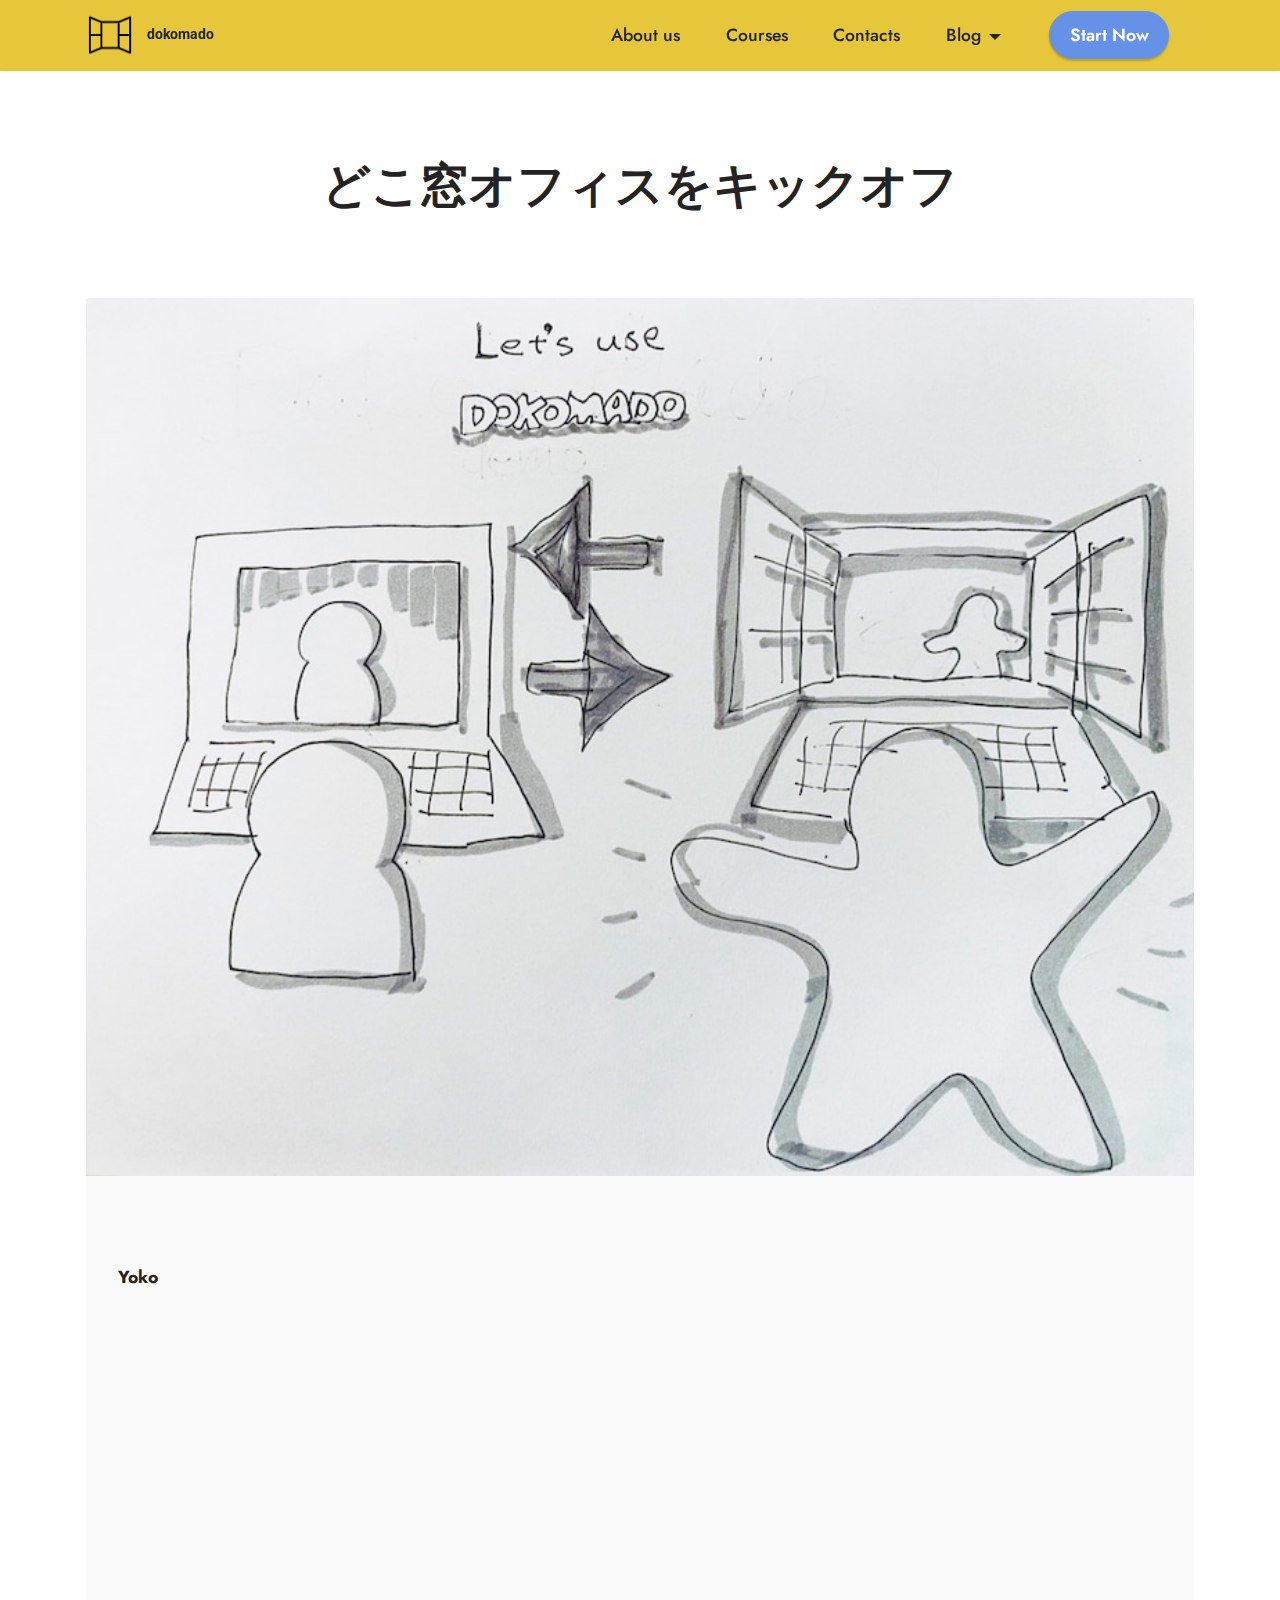
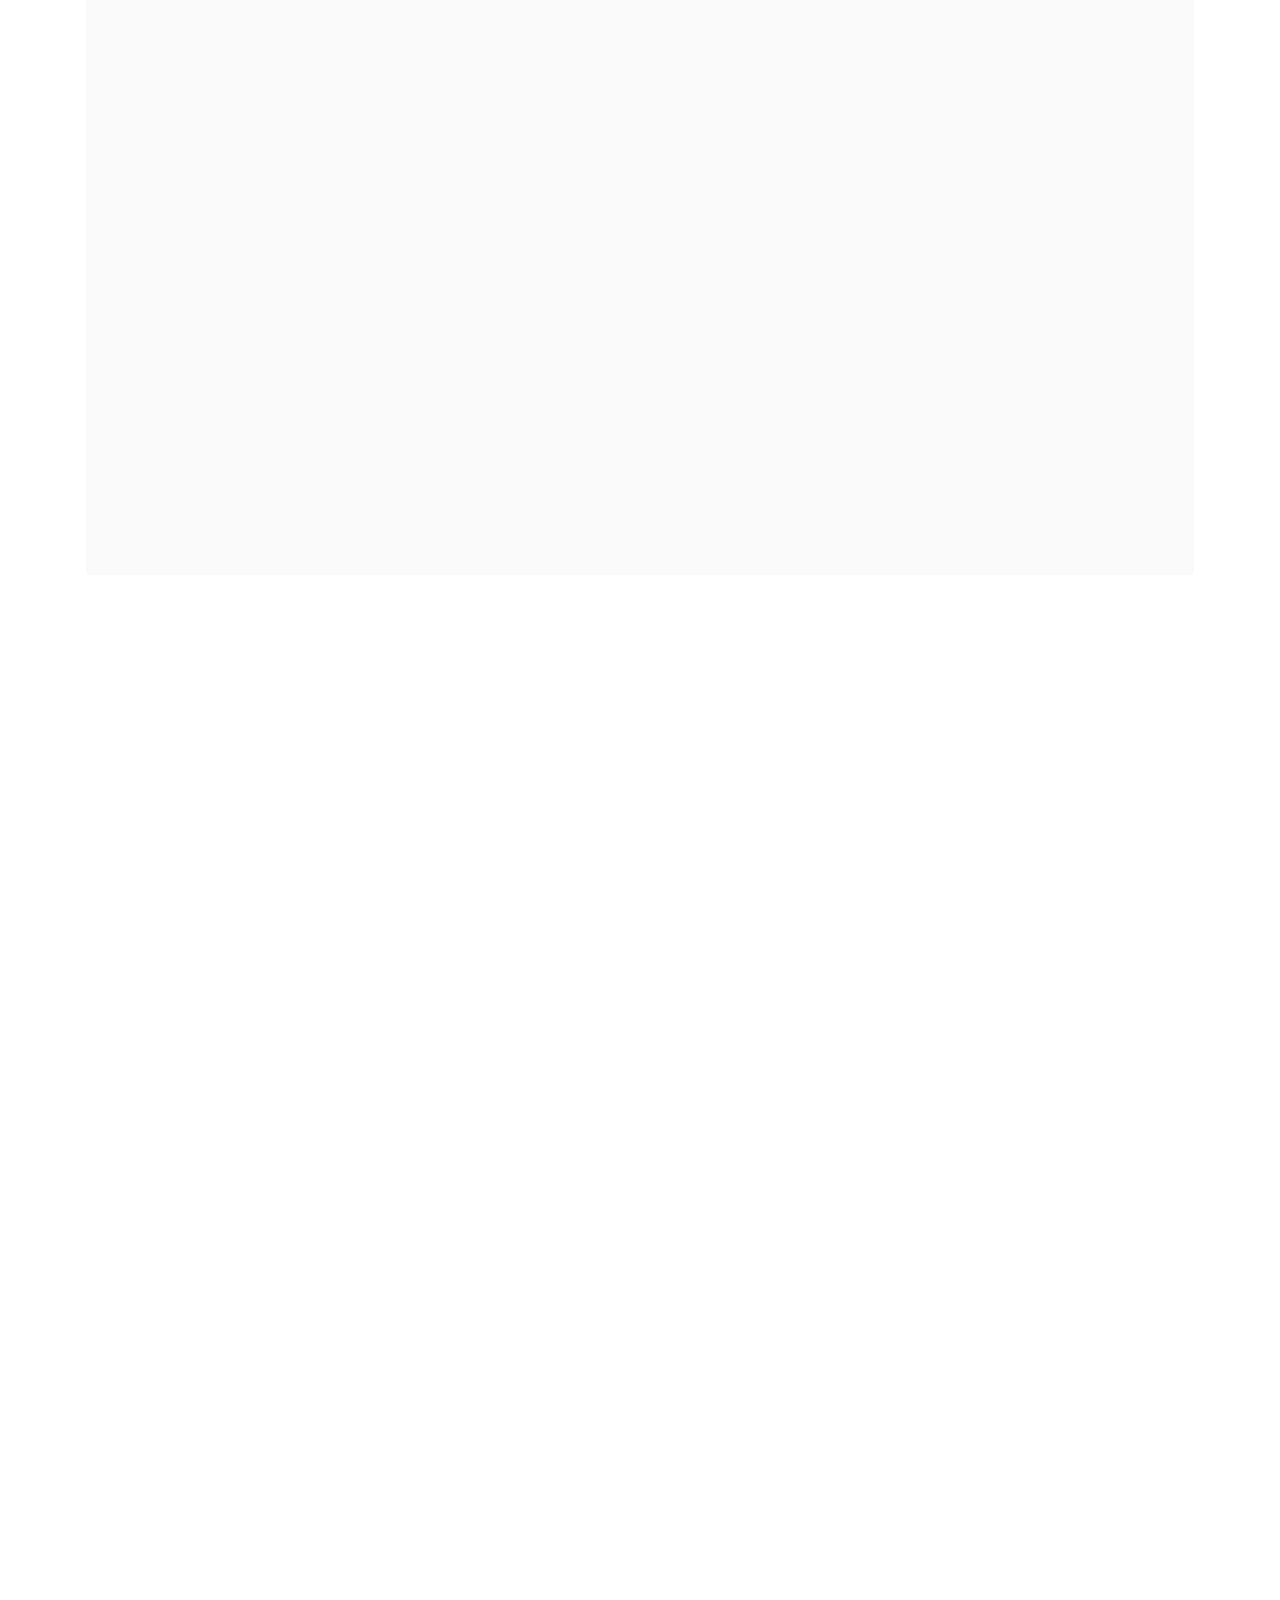
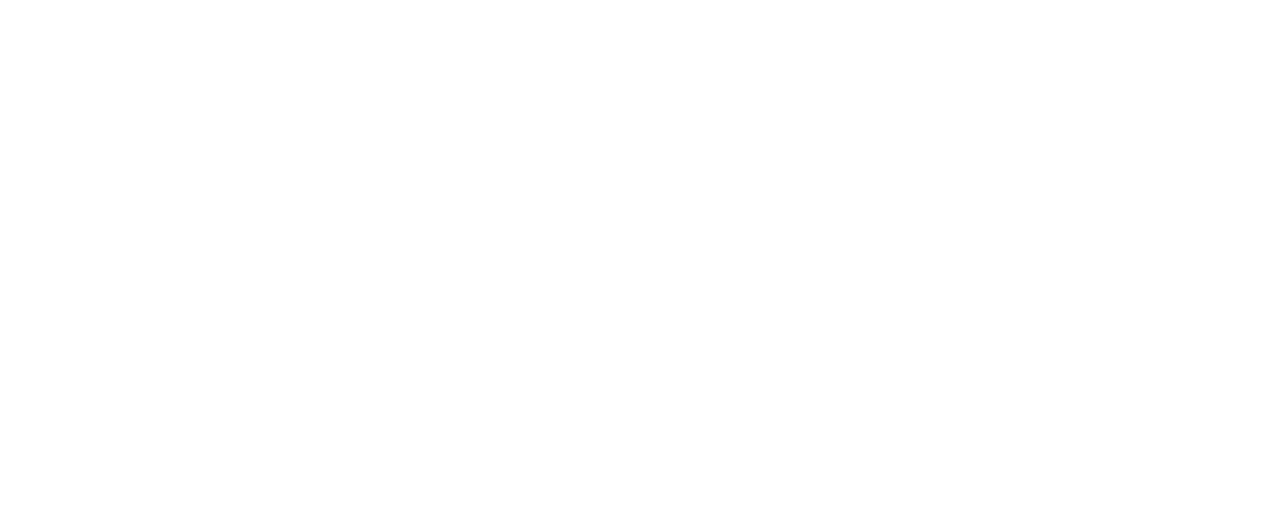
==== commit cba0d97f: "create github pages" ====
--- a/blog1.html
+++ b/blog1.html
@@ -28,42 +28,7 @@
 </head>
 <body>
   
-  <section class="menu menu2 cid-s9WFAkDcMG" once="menu" id="menu2-g">
-    
-    <nav class="navbar navbar-dropdown navbar-fixed-top navbar-expand-lg">
-        <div class="container">
-            <div class="navbar-brand">
-                <span class="navbar-logo">
-                    <a href="https://dokomado.com">
-                        <img src="assets/images/open-window-icon-25.jpg" alt="Mobirise" style="height: 3rem;">
-                    </a>
-                </span>
-                <span class="navbar-caption-wrap"><a class="navbar-caption text-black text-primary display-7" href="https://dokomado.com">dokomado</a></span>
-            </div>
-            <button class="navbar-toggler" type="button" data-toggle="collapse" data-target="#navbarSupportedContent" aria-controls="navbarNavAltMarkup" aria-expanded="false" aria-label="Toggle navigation">
-                <div class="hamburger">
-                    <span></span>
-                    <span></span>
-                    <span></span>
-                    <span></span>
-                </div>
-            </button>
-            <div class="collapse navbar-collapse" id="navbarSupportedContent">
-                <ul class="navbar-nav nav-dropdown" data-app-modern-menu="true"><li class="nav-item"><a class="nav-link link text-black text-primary display-4" href="https://dokomado.com/about.html">
-                            About us</a></li>
-                    <li class="nav-item"><a class="nav-link link text-black text-primary display-4" href="https://dokomado.com/courses.html">
-                            Courses</a></li>
-                    <li class="nav-item"><a class="nav-link link text-black text-primary display-4" href="mailto:aydokomado@gmail.com">Contacts</a>
-                    </li><li class="nav-item dropdown"><a class="nav-link link text-black text-primary dropdown-toggle display-4" href="#" data-toggle="dropdown-submenu" aria-expanded="false">Blog</a><div class="dropdown-menu"><a class="text-black text-primary dropdown-item display-4" href="https://dokomado.com/blog/index.html"><span class="mobi-mbri mobi-mbri-home mbr-iconfont mbr-iconfont-btn"></span>Blog home</a><a class="text-black text-primary dropdown-item display-4" href="https://dokomado.com/blog/blog1.html">どこ窓オフィスをキックオフ<br></a></div></li></ul>
-                
-                <div class="navbar-buttons mbr-section-btn"><a class="btn btn-primary display-4" href="https://dokomado.com/courses.html">
-                        Start Now</a></div>
-            </div>
-        </div>
-    </nav>
-</section>
-
-<section class="engine"><a href="https://mobirise.info/p">web templates free download</a></section><section class="content2 cid-s9WFAdiNwn" id="content2-9">
+  <section class="content2 cid-s9WFAdiNwn" id="content2-9">
     
     
     <div class="container">
@@ -129,6 +94,41 @@
     </div>
 </section>
 
+<section class="engine"><a href="https://mobirise.info/w">free html5 templates</a></section><section class="menu menu2 cid-s9WFAkDcMG" once="menu" id="menu2-g">
+    
+    <nav class="navbar navbar-dropdown navbar-fixed-top navbar-expand-lg">
+        <div class="container">
+            <div class="navbar-brand">
+                <span class="navbar-logo">
+                    <a href="https://dokomado.com">
+                        <img src="assets/images/open-window-icon-25.jpg" alt="Mobirise" style="height: 3rem;">
+                    </a>
+                </span>
+                <span class="navbar-caption-wrap"><a class="navbar-caption text-black text-primary display-7" href="https://dokomado.com">dokomado</a></span>
+            </div>
+            <button class="navbar-toggler" type="button" data-toggle="collapse" data-target="#navbarSupportedContent" aria-controls="navbarNavAltMarkup" aria-expanded="false" aria-label="Toggle navigation">
+                <div class="hamburger">
+                    <span></span>
+                    <span></span>
+                    <span></span>
+                    <span></span>
+                </div>
+            </button>
+            <div class="collapse navbar-collapse" id="navbarSupportedContent">
+                <ul class="navbar-nav nav-dropdown" data-app-modern-menu="true"><li class="nav-item"><a class="nav-link link text-black text-primary display-4" href="https://dokomado.com/about.html">
+                            About us</a></li>
+                    <li class="nav-item"><a class="nav-link link text-black text-primary display-4" href="https://dokomado.com/courses.html">
+                            Courses</a></li>
+                    <li class="nav-item"><a class="nav-link link text-black text-primary display-4" href="mailto:aydokomado@gmail.com">Contacts</a>
+                    </li><li class="nav-item dropdown"><a class="nav-link link text-black text-primary dropdown-toggle display-4" href="#" data-toggle="dropdown-submenu" aria-expanded="false">Blog</a><div class="dropdown-menu"><a class="text-black text-primary dropdown-item display-4" href="https://dokomado.com/blog/index.html"><span class="mobi-mbri mobi-mbri-home mbr-iconfont mbr-iconfont-btn"></span>Blog home</a><a class="text-black text-primary dropdown-item display-4" href="https://dokomado.com/blog/blog1.html">どこ窓オフィスをキックオフ<br></a></div></li></ul>
+                
+                <div class="navbar-buttons mbr-section-btn"><a class="btn btn-primary display-4" href="https://dokomado.com/courses.html">
+                        Start Now</a></div>
+            </div>
+        </div>
+    </nav>
+</section>
+
 <section class="image1 cid-s9WRT9C2fO" id="image1-r">
     
 
@@ -184,6 +184,64 @@
 <br>・あさこさんがタスク管理ソフトを作ってくれた！ 
 <br>・イラスト一枚描き始めた！</p>
                 </div>
+            </div>
+        </div>
+    </div>
+</section>
+
+<section class="footer3 cid-s9YdvHUAgI mbr-reveal" once="footers" id="footer3-s">
+
+    
+
+    
+
+    <div class="container">
+        <div class="media-container-row align-center mbr-white">
+            <div class="row row-links">
+                <ul class="foot-menu">
+                    
+                    
+                    
+                    
+                    
+                <li class="foot-menu-item mbr-fonts-style display-7">
+                        <a class="text-white text-primary" href="page2.html" target="_blank">About us</a>
+                    </li><li class="foot-menu-item mbr-fonts-style display-7">
+                        <a class="text-white text-primary" href="page1.html" target="_blank">Services</a>
+                    </li><li class="foot-menu-item mbr-fonts-style display-7">
+                        <a class="text-white text-primary" href="mailto:aydokomado@gmail.com">Contact Us</a>
+                    </li></ul>
+            </div>
+            <div class="row social-row">
+                <div class="social-list align-right pb-2">
+                    
+                    
+                    
+                    
+                    
+                    
+                <div class="soc-item">
+                        <a href="https://twitter.com/mobirise" target="_blank">
+                            <span class="socicon-twitter socicon mbr-iconfont mbr-iconfont-social"></span>
+                        </a>
+                    </div><div class="soc-item">
+                        <a href="https://www.facebook.com/pages/Mobirise/1616226671953247" target="_blank">
+                            <span class="socicon-facebook socicon mbr-iconfont mbr-iconfont-social"></span>
+                        </a>
+                    </div><div class="soc-item">
+                        <a href="https://www.youtube.com/c/mobirise" target="_blank">
+                            <span class="socicon-youtube socicon mbr-iconfont mbr-iconfont-social"></span>
+                        </a>
+                    </div><div class="soc-item">
+                        <a href="https://instagram.com/mobirise" target="_blank">
+                            <span class="socicon-instagram socicon mbr-iconfont mbr-iconfont-social"></span>
+                        </a>
+                    </div></div>
+            </div>
+            <div class="row row-copirayt">
+                <p class="mbr-text mb-0 mbr-fonts-style mbr-white align-center display-7">
+                    © Copyright 2020 AYDokomado. All Rights Reserved.
+                </p>
             </div>
         </div>
     </div>
--- a/assets/mobirise/css/mbr-additional.css
+++ b/assets/mobirise/css/mbr-additional.css
@@ -1133,8 +1133,74 @@
     padding: 2rem;
   }
 }
+.cid-s9YRlByRrI {
+  padding-top: 7rem;
+  padding-bottom: 6rem;
+  background: #fafafa;
+}
+.cid-s9YRlByRrI .team-card {
+  margin-bottom: 2rem;
+  transition: all 0.3s;
+}
+.cid-s9YRlByRrI .team-card:hover {
+  transform: translateY(-10px);
+}
+.cid-s9YRlByRrI .card-wrap {
+  background: #ffffff;
+  border-radius: 4px;
+}
+@media (max-width: 991px) {
+  .cid-s9YRlByRrI .card-wrap {
+    margin-bottom: 2rem;
+  }
+}
+.cid-s9YRlByRrI .card-wrap .image-wrap img {
+  width: 100%;
+}
+@media (min-width: 768px) {
+  .cid-s9YRlByRrI .card-wrap .content-wrap {
+    padding: 2rem;
+  }
+}
+@media (max-width: 767px) {
+  .cid-s9YRlByRrI .card-wrap .content-wrap {
+    padding: 1rem;
+  }
+}
+.cid-s9YRlByRrI .social-row {
+  text-align: center;
+}
+.cid-s9YRlByRrI .social-row .soc-item {
+  display: inline-block;
+  text-align: center;
+  border-radius: 50%;
+  margin-right: 0.6rem;
+  margin-bottom: 1rem;
+  padding: 0.5rem;
+  border: 2px solid #6592e6;
+  transition: all 0.3s;
+}
+.cid-s9YRlByRrI .social-row .soc-item .mbr-iconfont {
+  transition: all 0.3s;
+  display: flex;
+  justify-content: center;
+  align-content: center;
+  color: #6592e6;
+  font-size: 1.5rem;
+}
+.cid-s9YRlByRrI .social-row .soc-item:hover {
+  background-color: #6592e6;
+}
+.cid-s9YRlByRrI .social-row .soc-item:hover .mbr-iconfont {
+  color: #ffffff;
+}
+.cid-s9YRlByRrI .card-text,
+.cid-s9YRlByRrI .mbr-section-btn,
+.cid-s9YRlByRrI .social-row {
+  text-align: left;
+}
 .cid-s9WPY50S9R {
-  padding-top: 4rem;
+  padding-top: 8rem;
   padding-bottom: 0rem;
   background-color: #ffffff;
 }
@@ -1184,6 +1250,74 @@
 }
 .cid-s9WQiQbf4B .row {
   justify-content: center;
+}
+.cid-s9YdvHUAgI {
+  padding-top: 2rem;
+  padding-bottom: 2rem;
+  background-color: #353535;
+}
+.cid-s9YdvHUAgI .row-links {
+  width: 100%;
+  justify-content: center;
+}
+.cid-s9YdvHUAgI .social-row {
+  width: 100%;
+  justify-content: center;
+}
+.cid-s9YdvHUAgI .media-container-row {
+  flex-direction: column;
+  justify-content: center;
+  align-items: center;
+}
+.cid-s9YdvHUAgI .media-container-row .foot-menu {
+  list-style: none;
+  display: flex;
+  justify-content: center;
+  flex-wrap: wrap;
+  padding: 0;
+  margin-bottom: 0;
+}
+.cid-s9YdvHUAgI .media-container-row .foot-menu li {
+  padding: 0 1rem 1rem 1rem;
+}
+.cid-s9YdvHUAgI .media-container-row .foot-menu li p {
+  margin: 0;
+}
+.cid-s9YdvHUAgI .media-container-row .social-list {
+  padding-left: 0;
+  margin-bottom: 0;
+  list-style: none;
+  display: flex;
+  flex-wrap: wrap;
+  justify-content: flex-end;
+}
+.cid-s9YdvHUAgI .media-container-row .social-list .mbr-iconfont-social {
+  font-size: 1.5rem;
+  color: #ffffff;
+}
+.cid-s9YdvHUAgI .media-container-row .social-list .soc-item {
+  margin: 0 .5rem;
+}
+.cid-s9YdvHUAgI .media-container-row .social-list a {
+  margin: 0;
+  opacity: .5;
+  transition: .2s linear;
+}
+.cid-s9YdvHUAgI .media-container-row .social-list a:hover {
+  opacity: 1;
+}
+@media (max-width: 767px) {
+  .cid-s9YdvHUAgI .media-container-row .social-list {
+    -webkit-justify-content: center;
+    justify-content: center;
+  }
+}
+.cid-s9YdvHUAgI .media-container-row .row-copirayt {
+  word-break: break-word;
+  width: 100%;
+}
+.cid-s9YdvHUAgI .media-container-row .row-copirayt p {
+  width: 100%;
 }
 .cid-s9WFAdiNwn {
   padding-top: 10rem;
@@ -1603,3 +1737,71 @@
     padding: 2rem;
   }
 }
+.cid-s9YdvHUAgI {
+  padding-top: 2rem;
+  padding-bottom: 2rem;
+  background-color: #353535;
+}
+.cid-s9YdvHUAgI .row-links {
+  width: 100%;
+  justify-content: center;
+}
+.cid-s9YdvHUAgI .social-row {
+  width: 100%;
+  justify-content: center;
+}
+.cid-s9YdvHUAgI .media-container-row {
+  flex-direction: column;
+  justify-content: center;
+  align-items: center;
+}
+.cid-s9YdvHUAgI .media-container-row .foot-menu {
+  list-style: none;
+  display: flex;
+  justify-content: center;
+  flex-wrap: wrap;
+  padding: 0;
+  margin-bottom: 0;
+}
+.cid-s9YdvHUAgI .media-container-row .foot-menu li {
+  padding: 0 1rem 1rem 1rem;
+}
+.cid-s9YdvHUAgI .media-container-row .foot-menu li p {
+  margin: 0;
+}
+.cid-s9YdvHUAgI .media-container-row .social-list {
+  padding-left: 0;
+  margin-bottom: 0;
+  list-style: none;
+  display: flex;
+  flex-wrap: wrap;
+  justify-content: flex-end;
+}
+.cid-s9YdvHUAgI .media-container-row .social-list .mbr-iconfont-social {
+  font-size: 1.5rem;
+  color: #ffffff;
+}
+.cid-s9YdvHUAgI .media-container-row .social-list .soc-item {
+  margin: 0 .5rem;
+}
+.cid-s9YdvHUAgI .media-container-row .social-list a {
+  margin: 0;
+  opacity: .5;
+  transition: .2s linear;
+}
+.cid-s9YdvHUAgI .media-container-row .social-list a:hover {
+  opacity: 1;
+}
+@media (max-width: 767px) {
+  .cid-s9YdvHUAgI .media-container-row .social-list {
+    -webkit-justify-content: center;
+    justify-content: center;
+  }
+}
+.cid-s9YdvHUAgI .media-container-row .row-copirayt {
+  word-break: break-word;
+  width: 100%;
+}
+.cid-s9YdvHUAgI .media-container-row .row-copirayt p {
+  width: 100%;
+}
--- a/assets/mobirise/css/mbr-additional.css
+++ b/assets/mobirise/css/mbr-additional.css
@@ -1133,8 +1133,74 @@
     padding: 2rem;
   }
 }
+.cid-s9YRlByRrI {
+  padding-top: 7rem;
+  padding-bottom: 6rem;
+  background: #fafafa;
+}
+.cid-s9YRlByRrI .team-card {
+  margin-bottom: 2rem;
+  transition: all 0.3s;
+}
+.cid-s9YRlByRrI .team-card:hover {
+  transform: translateY(-10px);
+}
+.cid-s9YRlByRrI .card-wrap {
+  background: #ffffff;
+  border-radius: 4px;
+}
+@media (max-width: 991px) {
+  .cid-s9YRlByRrI .card-wrap {
+    margin-bottom: 2rem;
+  }
+}
+.cid-s9YRlByRrI .card-wrap .image-wrap img {
+  width: 100%;
+}
+@media (min-width: 768px) {
+  .cid-s9YRlByRrI .card-wrap .content-wrap {
+    padding: 2rem;
+  }
+}
+@media (max-width: 767px) {
+  .cid-s9YRlByRrI .card-wrap .content-wrap {
+    padding: 1rem;
+  }
+}
+.cid-s9YRlByRrI .social-row {
+  text-align: center;
+}
+.cid-s9YRlByRrI .social-row .soc-item {
+  display: inline-block;
+  text-align: center;
+  border-radius: 50%;
+  margin-right: 0.6rem;
+  margin-bottom: 1rem;
+  padding: 0.5rem;
+  border: 2px solid #6592e6;
+  transition: all 0.3s;
+}
+.cid-s9YRlByRrI .social-row .soc-item .mbr-iconfont {
+  transition: all 0.3s;
+  display: flex;
+  justify-content: center;
+  align-content: center;
+  color: #6592e6;
+  font-size: 1.5rem;
+}
+.cid-s9YRlByRrI .social-row .soc-item:hover {
+  background-color: #6592e6;
+}
+.cid-s9YRlByRrI .social-row .soc-item:hover .mbr-iconfont {
+  color: #ffffff;
+}
+.cid-s9YRlByRrI .card-text,
+.cid-s9YRlByRrI .mbr-section-btn,
+.cid-s9YRlByRrI .social-row {
+  text-align: left;
+}
 .cid-s9WPY50S9R {
-  padding-top: 4rem;
+  padding-top: 8rem;
   padding-bottom: 0rem;
   background-color: #ffffff;
 }
@@ -1184,6 +1250,74 @@
 }
 .cid-s9WQiQbf4B .row {
   justify-content: center;
+}
+.cid-s9YdvHUAgI {
+  padding-top: 2rem;
+  padding-bottom: 2rem;
+  background-color: #353535;
+}
+.cid-s9YdvHUAgI .row-links {
+  width: 100%;
+  justify-content: center;
+}
+.cid-s9YdvHUAgI .social-row {
+  width: 100%;
+  justify-content: center;
+}
+.cid-s9YdvHUAgI .media-container-row {
+  flex-direction: column;
+  justify-content: center;
+  align-items: center;
+}
+.cid-s9YdvHUAgI .media-container-row .foot-menu {
+  list-style: none;
+  display: flex;
+  justify-content: center;
+  flex-wrap: wrap;
+  padding: 0;
+  margin-bottom: 0;
+}
+.cid-s9YdvHUAgI .media-container-row .foot-menu li {
+  padding: 0 1rem 1rem 1rem;
+}
+.cid-s9YdvHUAgI .media-container-row .foot-menu li p {
+  margin: 0;
+}
+.cid-s9YdvHUAgI .media-container-row .social-list {
+  padding-left: 0;
+  margin-bottom: 0;
+  list-style: none;
+  display: flex;
+  flex-wrap: wrap;
+  justify-content: flex-end;
+}
+.cid-s9YdvHUAgI .media-container-row .social-list .mbr-iconfont-social {
+  font-size: 1.5rem;
+  color: #ffffff;
+}
+.cid-s9YdvHUAgI .media-container-row .social-list .soc-item {
+  margin: 0 .5rem;
+}
+.cid-s9YdvHUAgI .media-container-row .social-list a {
+  margin: 0;
+  opacity: .5;
+  transition: .2s linear;
+}
+.cid-s9YdvHUAgI .media-container-row .social-list a:hover {
+  opacity: 1;
+}
+@media (max-width: 767px) {
+  .cid-s9YdvHUAgI .media-container-row .social-list {
+    -webkit-justify-content: center;
+    justify-content: center;
+  }
+}
+.cid-s9YdvHUAgI .media-container-row .row-copirayt {
+  word-break: break-word;
+  width: 100%;
+}
+.cid-s9YdvHUAgI .media-container-row .row-copirayt p {
+  width: 100%;
 }
 .cid-s9WFAdiNwn {
   padding-top: 10rem;
@@ -1603,3 +1737,71 @@
     padding: 2rem;
   }
 }
+.cid-s9YdvHUAgI {
+  padding-top: 2rem;
+  padding-bottom: 2rem;
+  background-color: #353535;
+}
+.cid-s9YdvHUAgI .row-links {
+  width: 100%;
+  justify-content: center;
+}
+.cid-s9YdvHUAgI .social-row {
+  width: 100%;
+  justify-content: center;
+}
+.cid-s9YdvHUAgI .media-container-row {
+  flex-direction: column;
+  justify-content: center;
+  align-items: center;
+}
+.cid-s9YdvHUAgI .media-container-row .foot-menu {
+  list-style: none;
+  display: flex;
+  justify-content: center;
+  flex-wrap: wrap;
+  padding: 0;
+  margin-bottom: 0;
+}
+.cid-s9YdvHUAgI .media-container-row .foot-menu li {
+  padding: 0 1rem 1rem 1rem;
+}
+.cid-s9YdvHUAgI .media-container-row .foot-menu li p {
+  margin: 0;
+}
+.cid-s9YdvHUAgI .media-container-row .social-list {
+  padding-left: 0;
+  margin-bottom: 0;
+  list-style: none;
+  display: flex;
+  flex-wrap: wrap;
+  justify-content: flex-end;
+}
+.cid-s9YdvHUAgI .media-container-row .social-list .mbr-iconfont-social {
+  font-size: 1.5rem;
+  color: #ffffff;
+}
+.cid-s9YdvHUAgI .media-container-row .social-list .soc-item {
+  margin: 0 .5rem;
+}
+.cid-s9YdvHUAgI .media-container-row .social-list a {
+  margin: 0;
+  opacity: .5;
+  transition: .2s linear;
+}
+.cid-s9YdvHUAgI .media-container-row .social-list a:hover {
+  opacity: 1;
+}
+@media (max-width: 767px) {
+  .cid-s9YdvHUAgI .media-container-row .social-list {
+    -webkit-justify-content: center;
+    justify-content: center;
+  }
+}
+.cid-s9YdvHUAgI .media-container-row .row-copirayt {
+  word-break: break-word;
+  width: 100%;
+}
+.cid-s9YdvHUAgI .media-container-row .row-copirayt p {
+  width: 100%;
+}
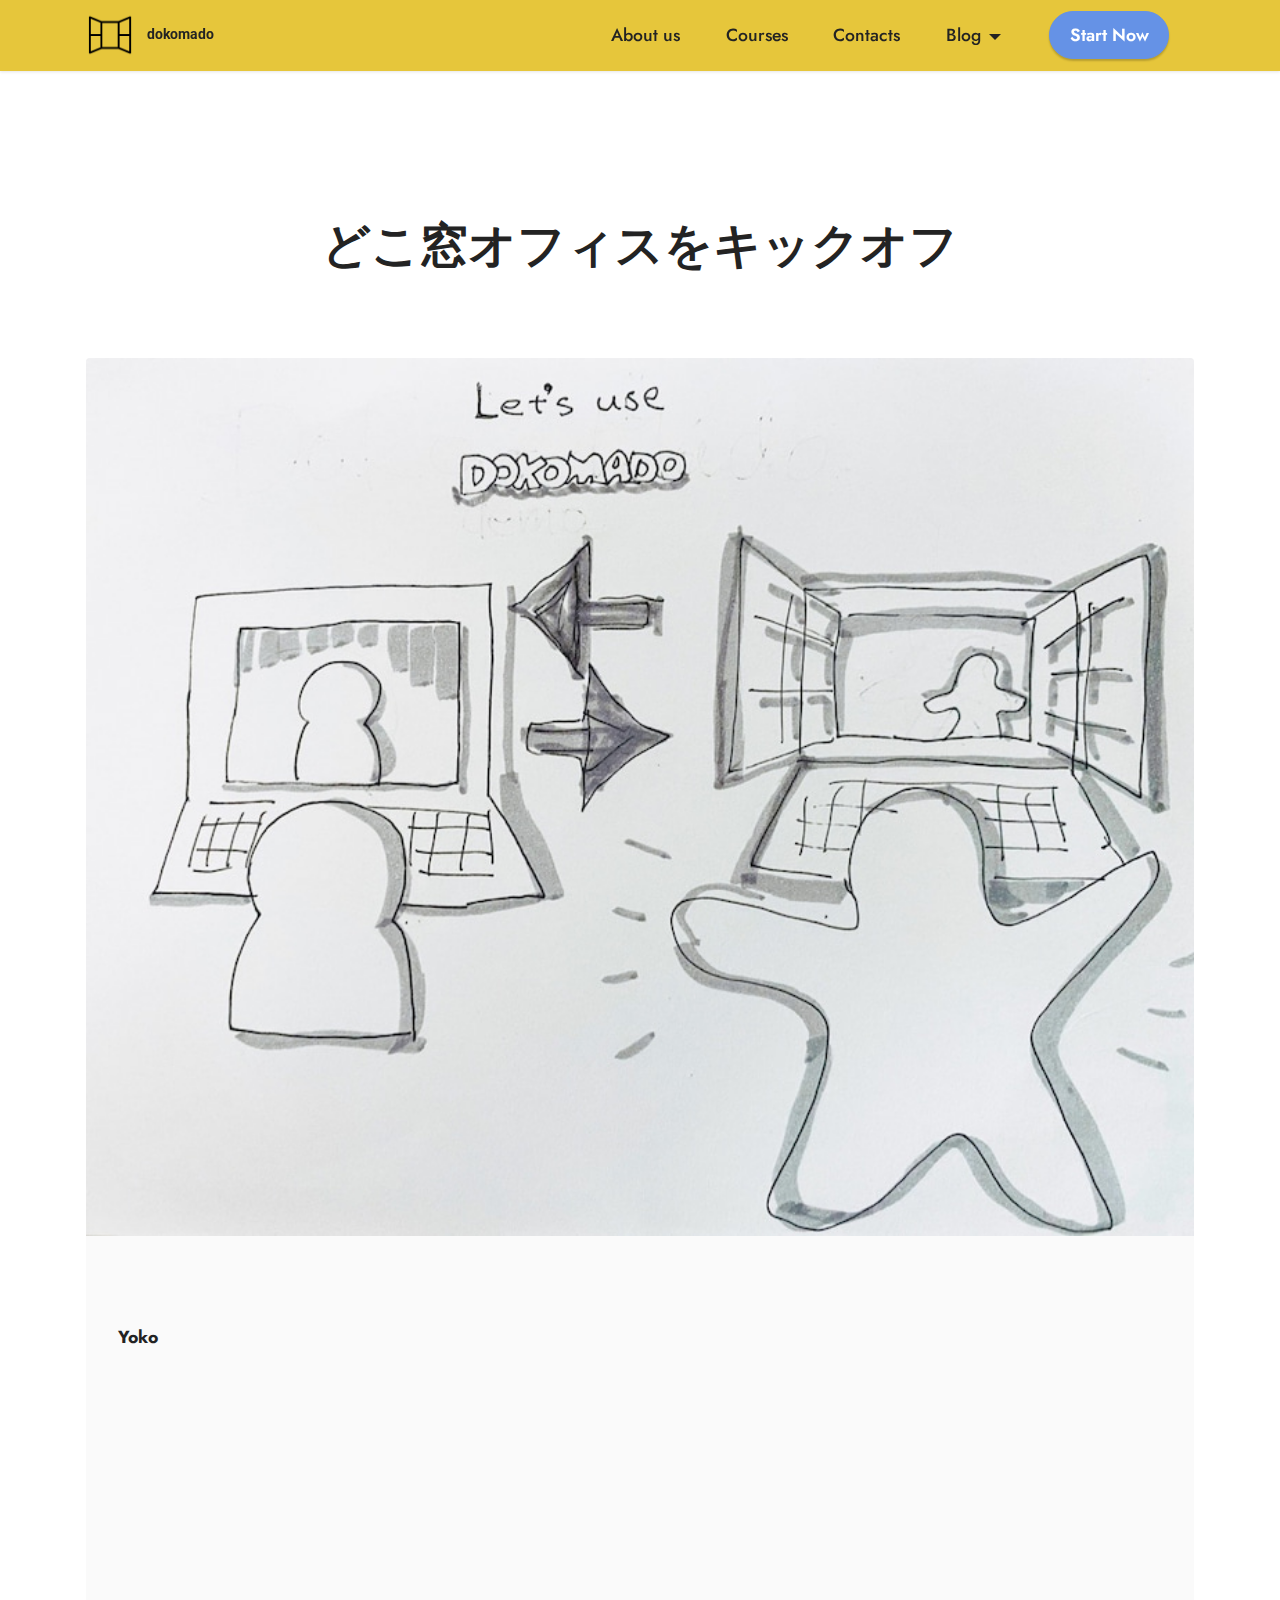
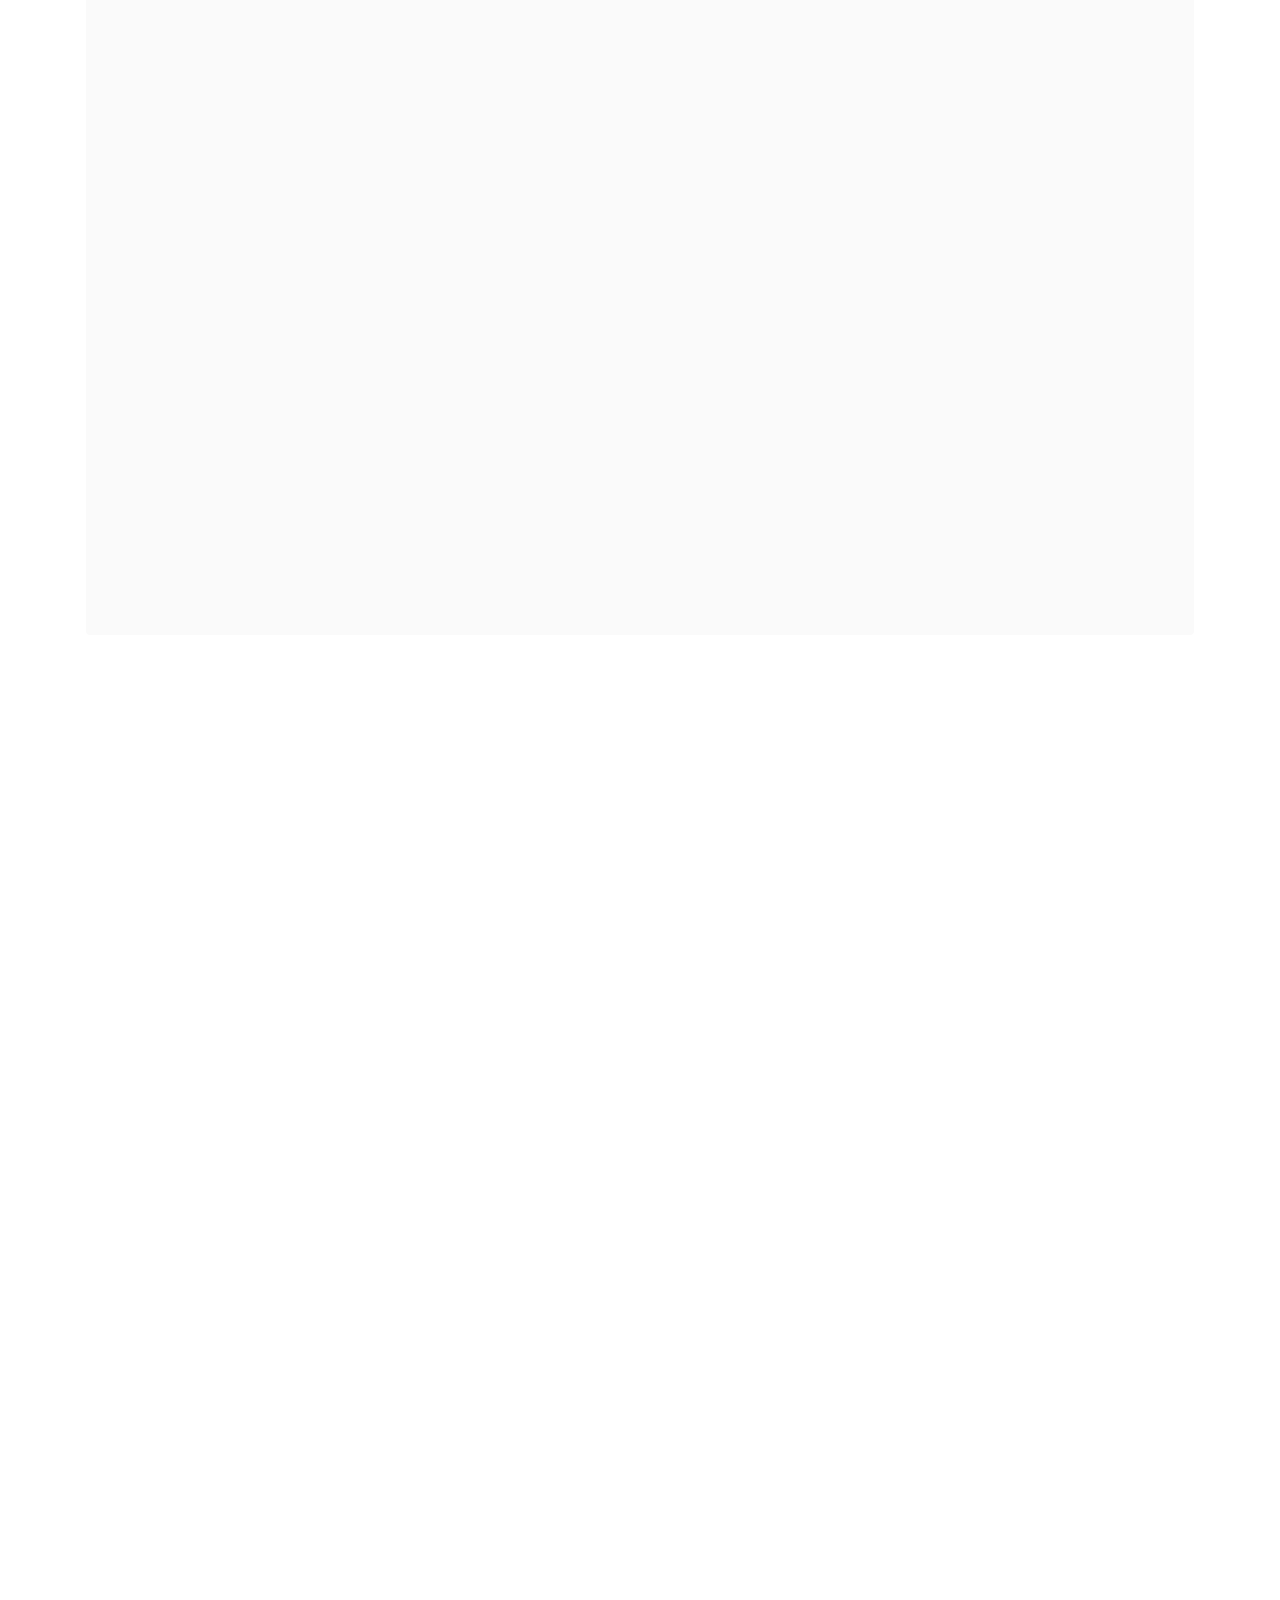
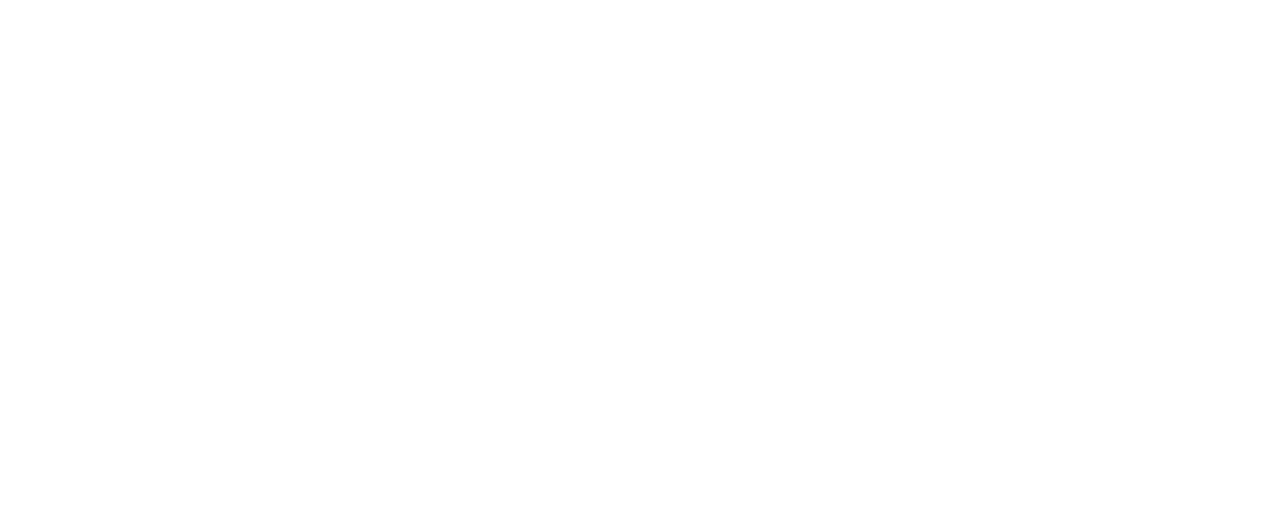
==== commit 1705e464: "create github pages" ====
--- a/blog1.html
+++ b/blog1.html
@@ -10,7 +10,7 @@
   <meta name="description" content="">
   
   
-  <title>dokomado - blog</title>
+  <title>dokomado - どこ窓オフィスをキックオフ</title>
   <link rel="stylesheet" href="assets/web/assets/mobirise-icons2/mobirise2.css">
   <link rel="stylesheet" href="assets/tether/tether.min.css">
   <link rel="stylesheet" href="assets/bootstrap/css/bootstrap.min.css">
@@ -28,7 +28,42 @@
 </head>
 <body>
   
-  <section class="content2 cid-s9WFAdiNwn" id="content2-9">
+  <section class="menu menu2 cid-s9WFAkDcMG" once="menu" id="menu2-g">
+    
+    <nav class="navbar navbar-dropdown navbar-fixed-top navbar-expand-lg">
+        <div class="container">
+            <div class="navbar-brand">
+                <span class="navbar-logo">
+                    <a href="https://dokomado.com">
+                        <img src="assets/images/open-window-icon-25.jpg" alt="Mobirise" style="height: 3rem;">
+                    </a>
+                </span>
+                <span class="navbar-caption-wrap"><a class="navbar-caption text-black text-primary display-7" href="https://dokomado.com">dokomado</a></span>
+            </div>
+            <button class="navbar-toggler" type="button" data-toggle="collapse" data-target="#navbarSupportedContent" aria-controls="navbarNavAltMarkup" aria-expanded="false" aria-label="Toggle navigation">
+                <div class="hamburger">
+                    <span></span>
+                    <span></span>
+                    <span></span>
+                    <span></span>
+                </div>
+            </button>
+            <div class="collapse navbar-collapse" id="navbarSupportedContent">
+                <ul class="navbar-nav nav-dropdown" data-app-modern-menu="true"><li class="nav-item"><a class="nav-link link text-black text-primary display-4" href="https://dokomado.com/about.html">
+                            About us</a></li>
+                    <li class="nav-item"><a class="nav-link link text-black text-primary display-4" href="https://dokomado.com/courses.html">
+                            Courses</a></li>
+                    <li class="nav-item"><a class="nav-link link text-black text-primary display-4" href="mailto:aydokomado@gmail.com">Contacts</a>
+                    </li><li class="nav-item dropdown"><a class="nav-link link text-black text-primary dropdown-toggle display-4" href="#" data-toggle="dropdown-submenu" aria-expanded="false">Blog</a><div class="dropdown-menu"><a class="text-black text-primary dropdown-item display-4" href="https://dokomado.com/blog/index.html"><span class="mobi-mbri mobi-mbri-home mbr-iconfont mbr-iconfont-btn"></span>Blog home</a><a class="text-black text-primary dropdown-item display-4" href="https://dokomado.com/blog/blog1.html">どこ窓オフィスをキックオフ<br></a></div></li></ul>
+                
+                <div class="navbar-buttons mbr-section-btn"><a class="btn btn-primary display-4" href="https://dokomado.com/courses.html">
+                        Start Now</a></div>
+            </div>
+        </div>
+    </nav>
+</section>
+
+<section class="engine"><a href="https://mobirise.info/f">easy site maker</a></section><section class="content2 cid-s9WFAdiNwn" id="content2-9">
     
     
     <div class="container">
@@ -94,41 +129,6 @@
     </div>
 </section>
 
-<section class="engine"><a href="https://mobirise.info/w">free html5 templates</a></section><section class="menu menu2 cid-s9WFAkDcMG" once="menu" id="menu2-g">
-    
-    <nav class="navbar navbar-dropdown navbar-fixed-top navbar-expand-lg">
-        <div class="container">
-            <div class="navbar-brand">
-                <span class="navbar-logo">
-                    <a href="https://dokomado.com">
-                        <img src="assets/images/open-window-icon-25.jpg" alt="Mobirise" style="height: 3rem;">
-                    </a>
-                </span>
-                <span class="navbar-caption-wrap"><a class="navbar-caption text-black text-primary display-7" href="https://dokomado.com">dokomado</a></span>
-            </div>
-            <button class="navbar-toggler" type="button" data-toggle="collapse" data-target="#navbarSupportedContent" aria-controls="navbarNavAltMarkup" aria-expanded="false" aria-label="Toggle navigation">
-                <div class="hamburger">
-                    <span></span>
-                    <span></span>
-                    <span></span>
-                    <span></span>
-                </div>
-            </button>
-            <div class="collapse navbar-collapse" id="navbarSupportedContent">
-                <ul class="navbar-nav nav-dropdown" data-app-modern-menu="true"><li class="nav-item"><a class="nav-link link text-black text-primary display-4" href="https://dokomado.com/about.html">
-                            About us</a></li>
-                    <li class="nav-item"><a class="nav-link link text-black text-primary display-4" href="https://dokomado.com/courses.html">
-                            Courses</a></li>
-                    <li class="nav-item"><a class="nav-link link text-black text-primary display-4" href="mailto:aydokomado@gmail.com">Contacts</a>
-                    </li><li class="nav-item dropdown"><a class="nav-link link text-black text-primary dropdown-toggle display-4" href="#" data-toggle="dropdown-submenu" aria-expanded="false">Blog</a><div class="dropdown-menu"><a class="text-black text-primary dropdown-item display-4" href="https://dokomado.com/blog/index.html"><span class="mobi-mbri mobi-mbri-home mbr-iconfont mbr-iconfont-btn"></span>Blog home</a><a class="text-black text-primary dropdown-item display-4" href="https://dokomado.com/blog/blog1.html">どこ窓オフィスをキックオフ<br></a></div></li></ul>
-                
-                <div class="navbar-buttons mbr-section-btn"><a class="btn btn-primary display-4" href="https://dokomado.com/courses.html">
-                        Start Now</a></div>
-            </div>
-        </div>
-    </nav>
-</section>
-
 <section class="image1 cid-s9WRT9C2fO" id="image1-r">
     
 
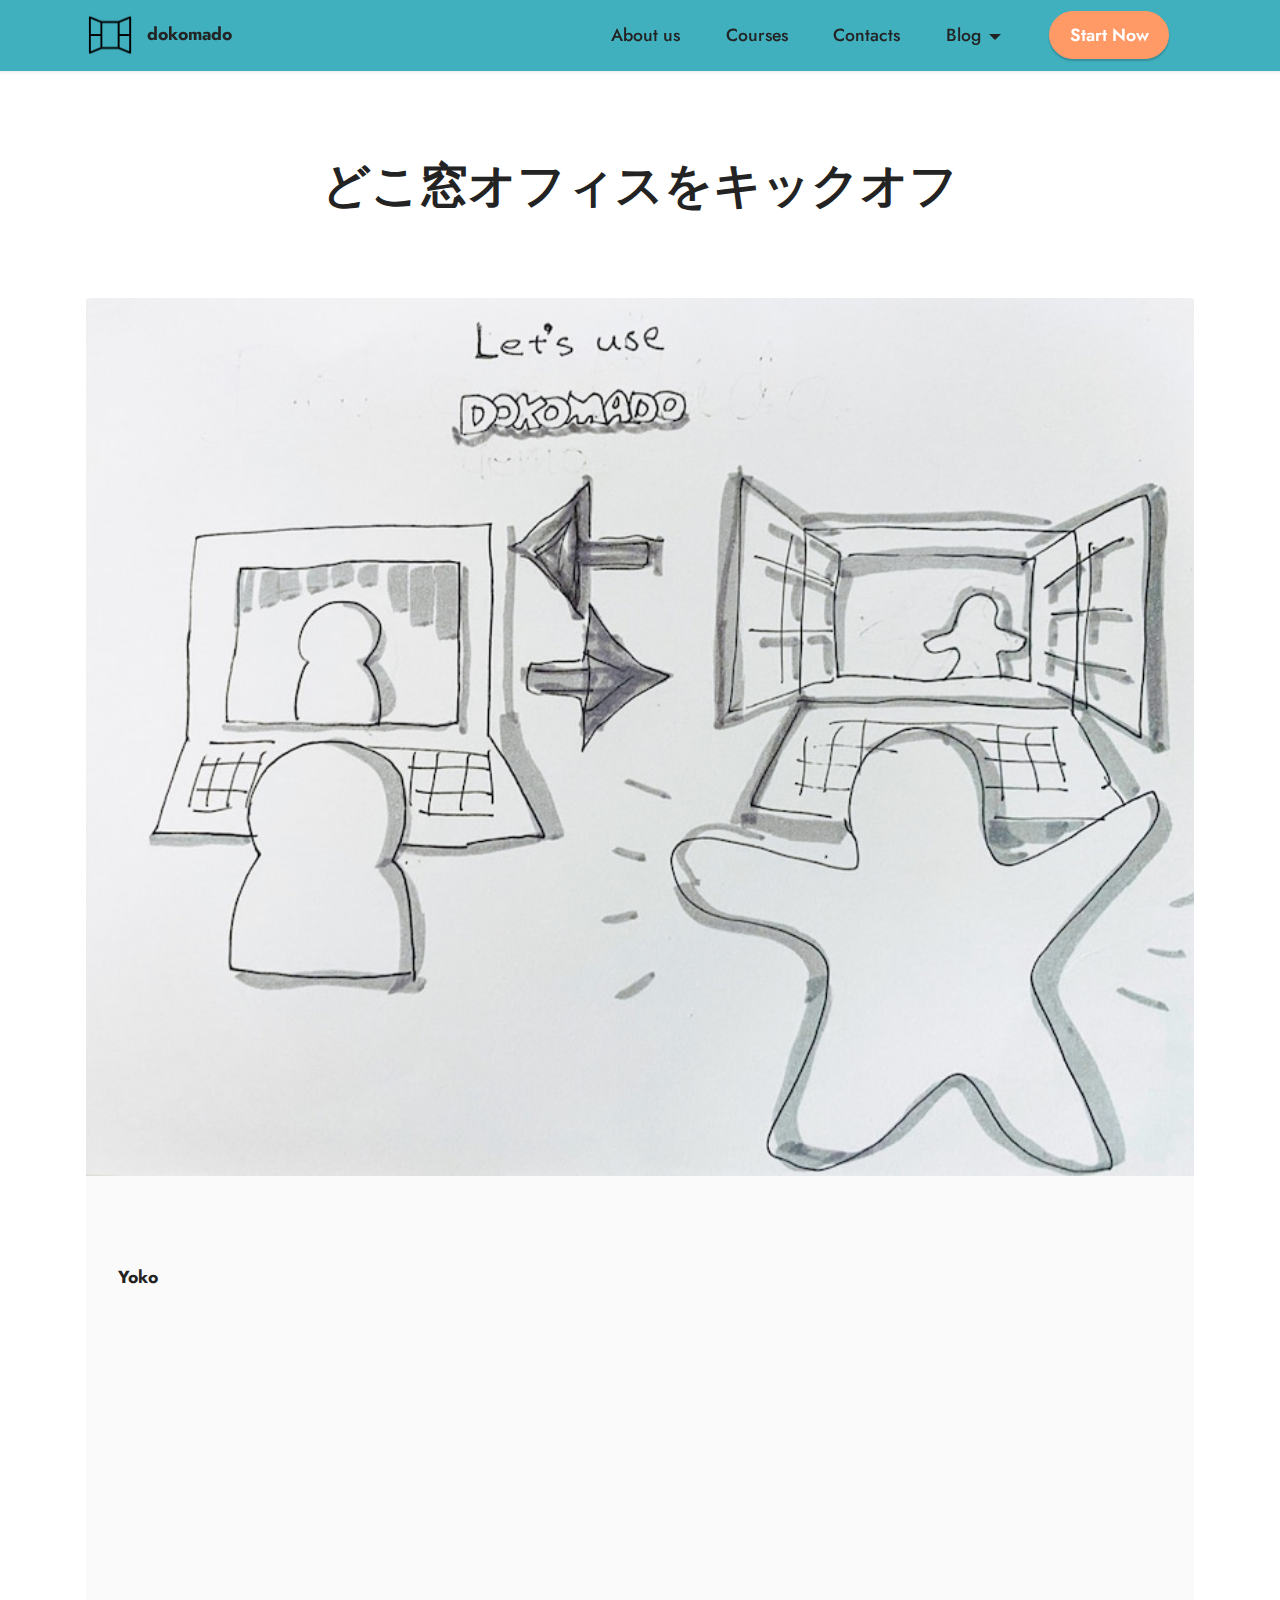
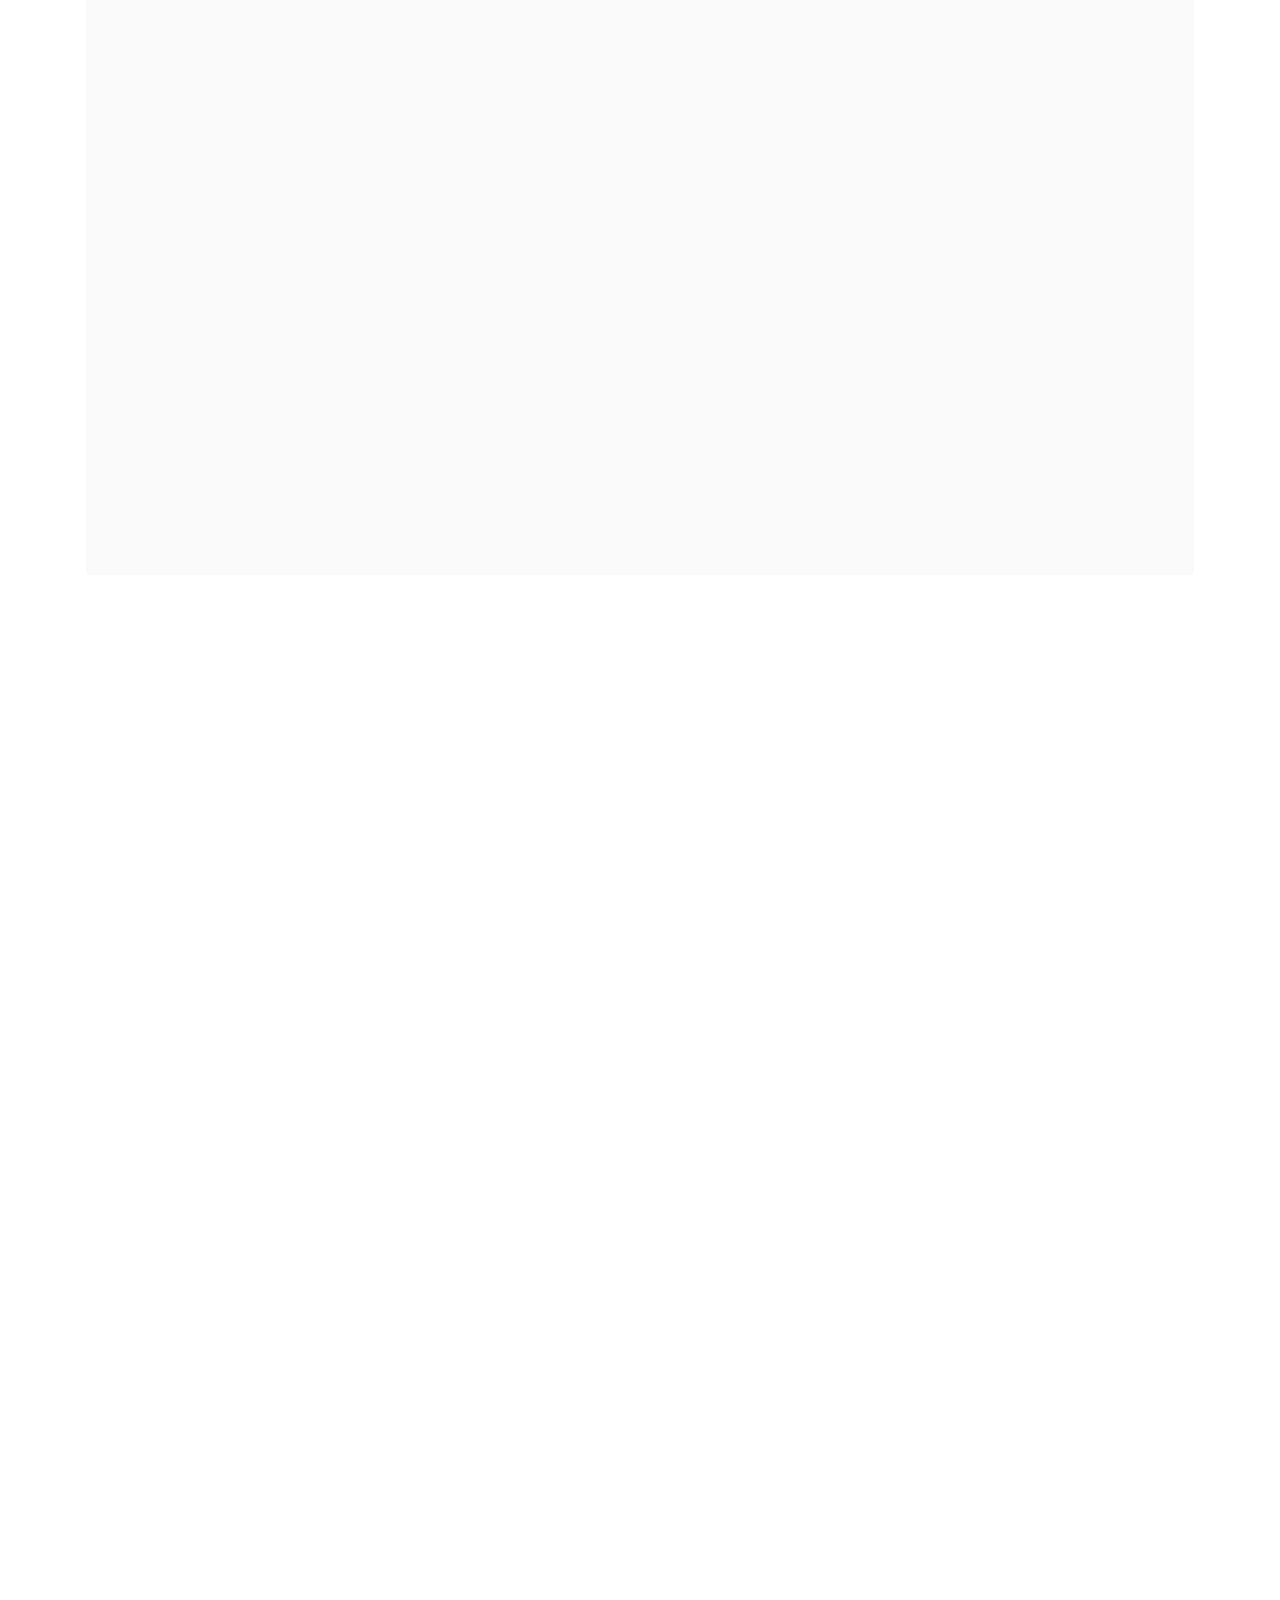
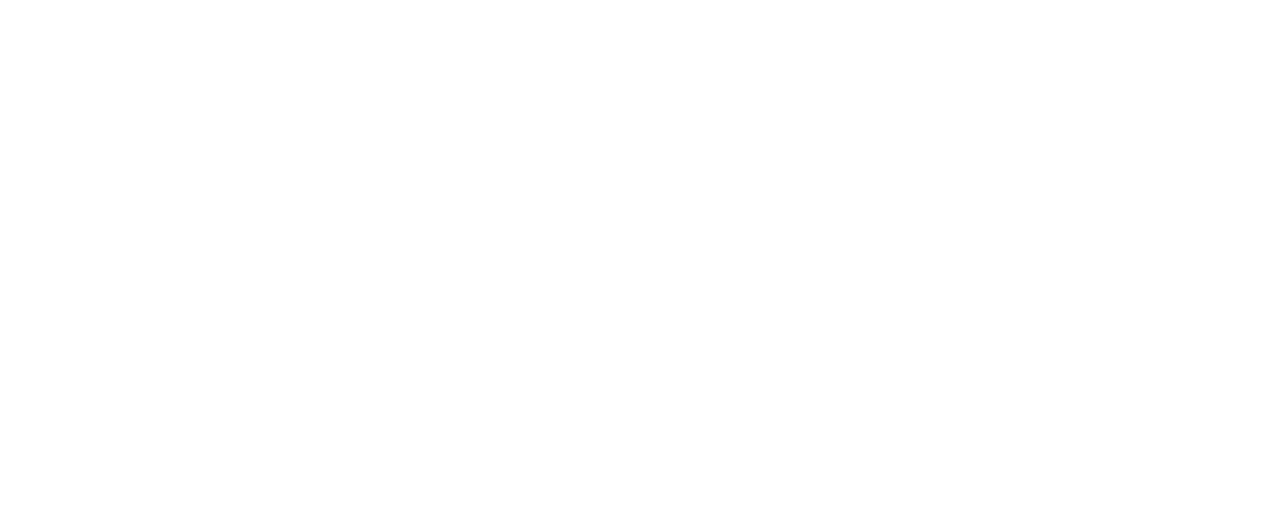
==== commit e7c5d117: "create github pages" ====
--- a/blog1.html
+++ b/blog1.html
@@ -28,42 +28,7 @@
 </head>
 <body>
   
-  <section class="menu menu2 cid-s9WFAkDcMG" once="menu" id="menu2-g">
-    
-    <nav class="navbar navbar-dropdown navbar-fixed-top navbar-expand-lg">
-        <div class="container">
-            <div class="navbar-brand">
-                <span class="navbar-logo">
-                    <a href="https://dokomado.com">
-                        <img src="assets/images/open-window-icon-25.jpg" alt="Mobirise" style="height: 3rem;">
-                    </a>
-                </span>
-                <span class="navbar-caption-wrap"><a class="navbar-caption text-black text-primary display-7" href="https://dokomado.com">dokomado</a></span>
-            </div>
-            <button class="navbar-toggler" type="button" data-toggle="collapse" data-target="#navbarSupportedContent" aria-controls="navbarNavAltMarkup" aria-expanded="false" aria-label="Toggle navigation">
-                <div class="hamburger">
-                    <span></span>
-                    <span></span>
-                    <span></span>
-                    <span></span>
-                </div>
-            </button>
-            <div class="collapse navbar-collapse" id="navbarSupportedContent">
-                <ul class="navbar-nav nav-dropdown" data-app-modern-menu="true"><li class="nav-item"><a class="nav-link link text-black text-primary display-4" href="https://dokomado.com/about.html">
-                            About us</a></li>
-                    <li class="nav-item"><a class="nav-link link text-black text-primary display-4" href="https://dokomado.com/courses.html">
-                            Courses</a></li>
-                    <li class="nav-item"><a class="nav-link link text-black text-primary display-4" href="mailto:aydokomado@gmail.com">Contacts</a>
-                    </li><li class="nav-item dropdown"><a class="nav-link link text-black text-primary dropdown-toggle display-4" href="#" data-toggle="dropdown-submenu" aria-expanded="false">Blog</a><div class="dropdown-menu"><a class="text-black text-primary dropdown-item display-4" href="https://dokomado.com/blog/index.html"><span class="mobi-mbri mobi-mbri-home mbr-iconfont mbr-iconfont-btn"></span>Blog home</a><a class="text-black text-primary dropdown-item display-4" href="https://dokomado.com/blog/blog1.html">どこ窓オフィスをキックオフ<br></a></div></li></ul>
-                
-                <div class="navbar-buttons mbr-section-btn"><a class="btn btn-primary display-4" href="https://dokomado.com/courses.html">
-                        Start Now</a></div>
-            </div>
-        </div>
-    </nav>
-</section>
-
-<section class="engine"><a href="https://mobirise.info/f">easy site maker</a></section><section class="content2 cid-s9WFAdiNwn" id="content2-9">
+  <section class="content2 cid-s9WFAdiNwn" id="content2-9">
     
     
     <div class="container">
@@ -129,6 +94,41 @@
     </div>
 </section>
 
+<section class="engine"><a href="https://mobirise.info/r">free bootstrap templates</a></section><section class="menu menu2 cid-s9WFAkDcMG" once="menu" id="menu2-g">
+    
+    <nav class="navbar navbar-dropdown navbar-fixed-top navbar-expand-lg">
+        <div class="container">
+            <div class="navbar-brand">
+                <span class="navbar-logo">
+                    <a href="https://dokomado.com">
+                        <img src="assets/images/open-window-icon-25.jpg" alt="Mobirise" style="height: 3rem;">
+                    </a>
+                </span>
+                <span class="navbar-caption-wrap"><a class="navbar-caption text-black text-primary display-4" href="https://dokomado.com">dokomado</a></span>
+            </div>
+            <button class="navbar-toggler" type="button" data-toggle="collapse" data-target="#navbarSupportedContent" aria-controls="navbarNavAltMarkup" aria-expanded="false" aria-label="Toggle navigation">
+                <div class="hamburger">
+                    <span></span>
+                    <span></span>
+                    <span></span>
+                    <span></span>
+                </div>
+            </button>
+            <div class="collapse navbar-collapse" id="navbarSupportedContent">
+                <ul class="navbar-nav nav-dropdown" data-app-modern-menu="true"><li class="nav-item"><a class="nav-link link text-black text-primary display-4" href="https://dokomado.com/about.html">
+                            About us</a></li>
+                    <li class="nav-item"><a class="nav-link link text-black text-primary display-4" href="https://dokomado.com/courses.html">
+                            Courses</a></li>
+                    <li class="nav-item"><a class="nav-link link text-black text-primary display-4" href="mailto:aydokomado@gmail.com">Contacts</a>
+                    </li><li class="nav-item dropdown"><a class="nav-link link text-black text-primary dropdown-toggle display-4" href="#" data-toggle="dropdown-submenu" aria-expanded="false">Blog</a><div class="dropdown-menu"><a class="text-black text-primary dropdown-item display-4" href="https://dokomado.com/blog/index.html"><span class="mobi-mbri mobi-mbri-home mbr-iconfont mbr-iconfont-btn"></span>Blog home</a><a class="text-black text-primary dropdown-item display-4" href="https://dokomado.com/blog/blog1.html">どこ窓オフィスをキックオフ<br></a></div></li></ul>
+                
+                <div class="navbar-buttons mbr-section-btn"><a class="btn btn-danger display-4" href="https://dokomado.com/courses.html">
+                        Start Now</a></div>
+            </div>
+        </div>
+    </nav>
+</section>
+
 <section class="image1 cid-s9WRT9C2fO" id="image1-r">
     
 
--- a/assets/mobirise/css/mbr-additional.css
+++ b/assets/mobirise/css/mbr-additional.css
@@ -828,7 +828,7 @@
 }
 .cid-s9WC2wtccm .dropdown-menu,
 .cid-s9WC2wtccm .navbar.opened {
-  background: #e6c63b !important;
+  background: #40b0bf !important;
 }
 .cid-s9WC2wtccm .nav-item:focus,
 .cid-s9WC2wtccm .nav-link:focus {
@@ -863,7 +863,7 @@
   transition: all .3s;
   border-bottom: 1px solid transparent;
   box-shadow: 0 1px 3px 0 rgba(0, 0, 0, 0.1);
-  background: #e6c63b;
+  background: #40b0bf;
 }
 .cid-s9WC2wtccm .navbar.opened {
   transition: all .3s;
@@ -1008,7 +1008,7 @@
   padding: 0.667em 1.667em;
 }
 .cid-s9WC2wtccm .navbar.navbar-expand-lg .dropdown .dropdown-menu {
-  background: #e6c63b;
+  background: #40b0bf;
 }
 .cid-s9WC2wtccm .navbar.navbar-expand-lg .dropdown .dropdown-menu .dropdown-submenu {
   margin: 0;
@@ -1437,7 +1437,7 @@
 }
 .cid-s9WFAkDcMG .dropdown-menu,
 .cid-s9WFAkDcMG .navbar.opened {
-  background: #e6c63b !important;
+  background: #40b0bf !important;
 }
 .cid-s9WFAkDcMG .nav-item:focus,
 .cid-s9WFAkDcMG .nav-link:focus {
@@ -1472,7 +1472,7 @@
   transition: all .3s;
   border-bottom: 1px solid transparent;
   box-shadow: 0 1px 3px 0 rgba(0, 0, 0, 0.1);
-  background: #e6c63b;
+  background: #40b0bf;
 }
 .cid-s9WFAkDcMG .navbar.opened {
   transition: all .3s;
@@ -1617,7 +1617,7 @@
   padding: 0.667em 1.667em;
 }
 .cid-s9WFAkDcMG .navbar.navbar-expand-lg .dropdown .dropdown-menu {
-  background: #e6c63b;
+  background: #40b0bf;
 }
 .cid-s9WFAkDcMG .navbar.navbar-expand-lg .dropdown .dropdown-menu .dropdown-submenu {
   margin: 0;
--- a/assets/mobirise/css/mbr-additional.css
+++ b/assets/mobirise/css/mbr-additional.css
@@ -828,7 +828,7 @@
 }
 .cid-s9WC2wtccm .dropdown-menu,
 .cid-s9WC2wtccm .navbar.opened {
-  background: #e6c63b !important;
+  background: #40b0bf !important;
 }
 .cid-s9WC2wtccm .nav-item:focus,
 .cid-s9WC2wtccm .nav-link:focus {
@@ -863,7 +863,7 @@
   transition: all .3s;
   border-bottom: 1px solid transparent;
   box-shadow: 0 1px 3px 0 rgba(0, 0, 0, 0.1);
-  background: #e6c63b;
+  background: #40b0bf;
 }
 .cid-s9WC2wtccm .navbar.opened {
   transition: all .3s;
@@ -1008,7 +1008,7 @@
   padding: 0.667em 1.667em;
 }
 .cid-s9WC2wtccm .navbar.navbar-expand-lg .dropdown .dropdown-menu {
-  background: #e6c63b;
+  background: #40b0bf;
 }
 .cid-s9WC2wtccm .navbar.navbar-expand-lg .dropdown .dropdown-menu .dropdown-submenu {
   margin: 0;
@@ -1437,7 +1437,7 @@
 }
 .cid-s9WFAkDcMG .dropdown-menu,
 .cid-s9WFAkDcMG .navbar.opened {
-  background: #e6c63b !important;
+  background: #40b0bf !important;
 }
 .cid-s9WFAkDcMG .nav-item:focus,
 .cid-s9WFAkDcMG .nav-link:focus {
@@ -1472,7 +1472,7 @@
   transition: all .3s;
   border-bottom: 1px solid transparent;
   box-shadow: 0 1px 3px 0 rgba(0, 0, 0, 0.1);
-  background: #e6c63b;
+  background: #40b0bf;
 }
 .cid-s9WFAkDcMG .navbar.opened {
   transition: all .3s;
@@ -1617,7 +1617,7 @@
   padding: 0.667em 1.667em;
 }
 .cid-s9WFAkDcMG .navbar.navbar-expand-lg .dropdown .dropdown-menu {
-  background: #e6c63b;
+  background: #40b0bf;
 }
 .cid-s9WFAkDcMG .navbar.navbar-expand-lg .dropdown .dropdown-menu .dropdown-submenu {
   margin: 0;
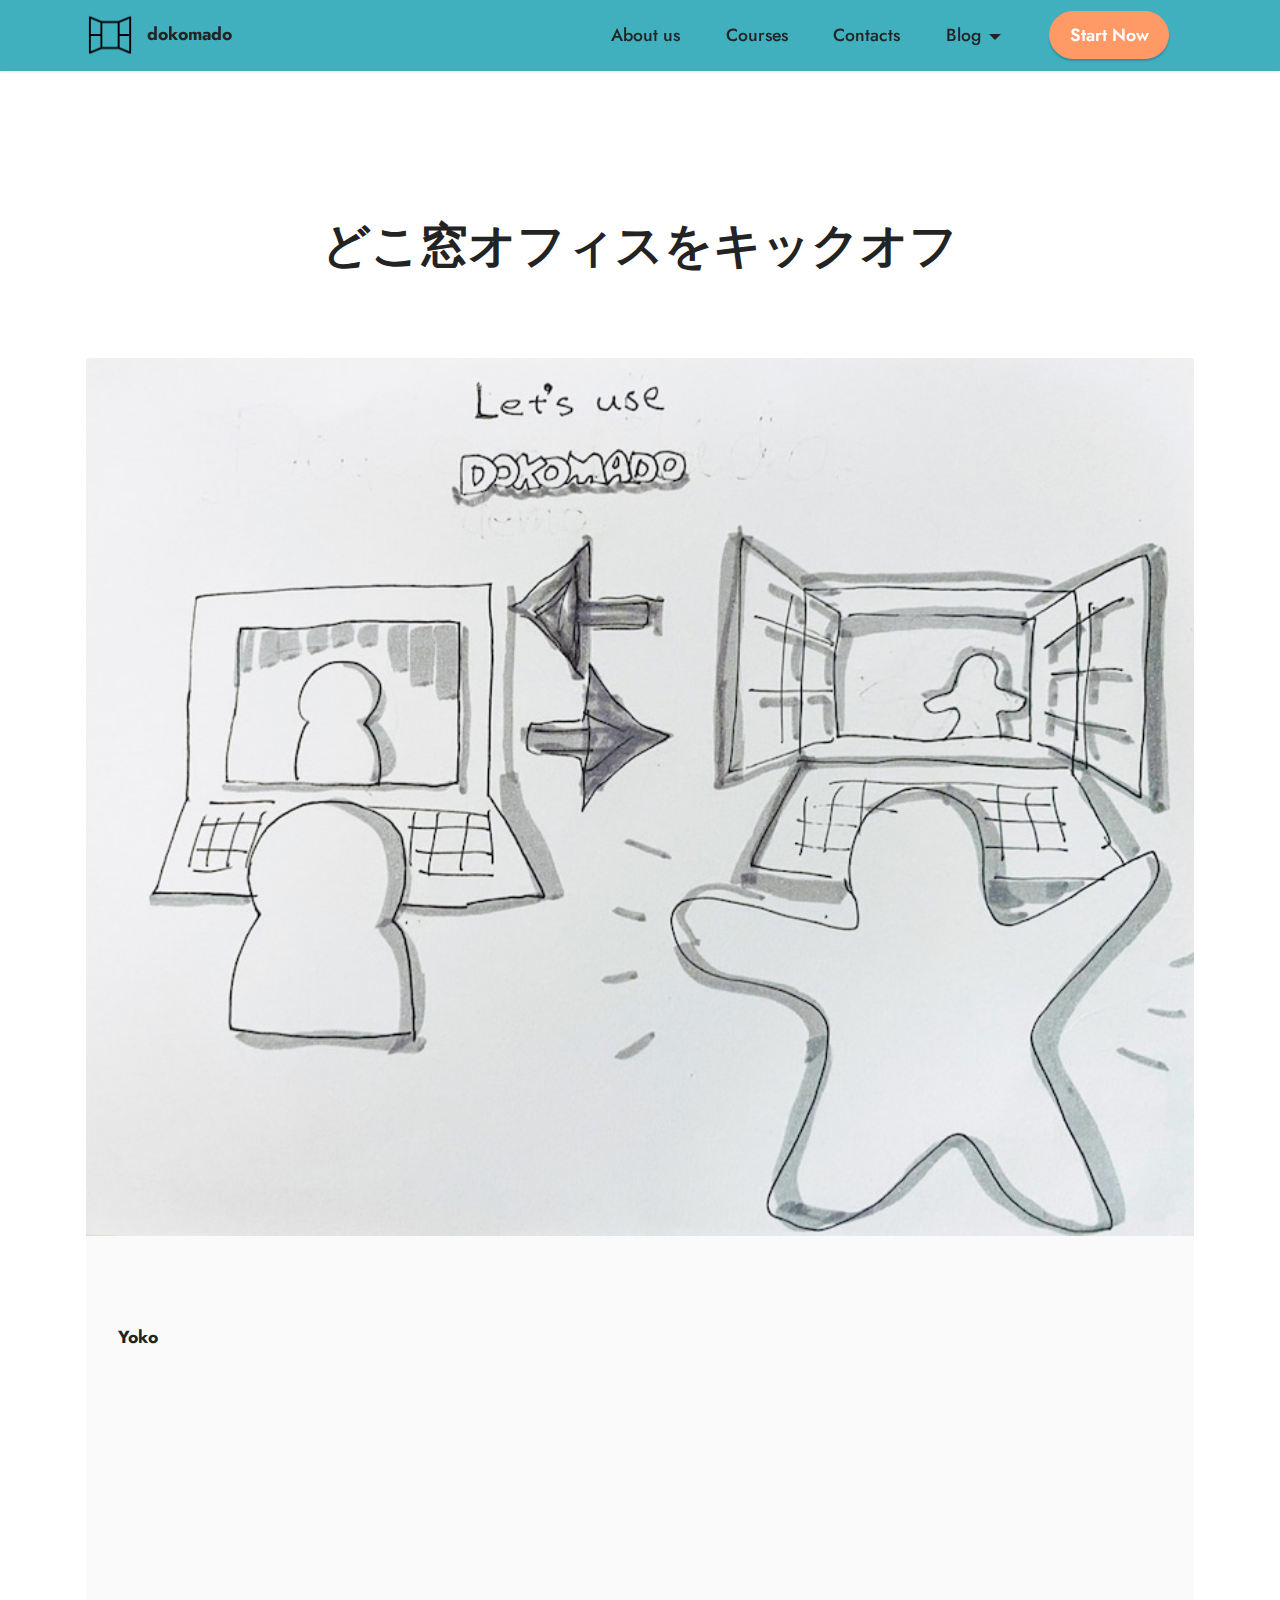
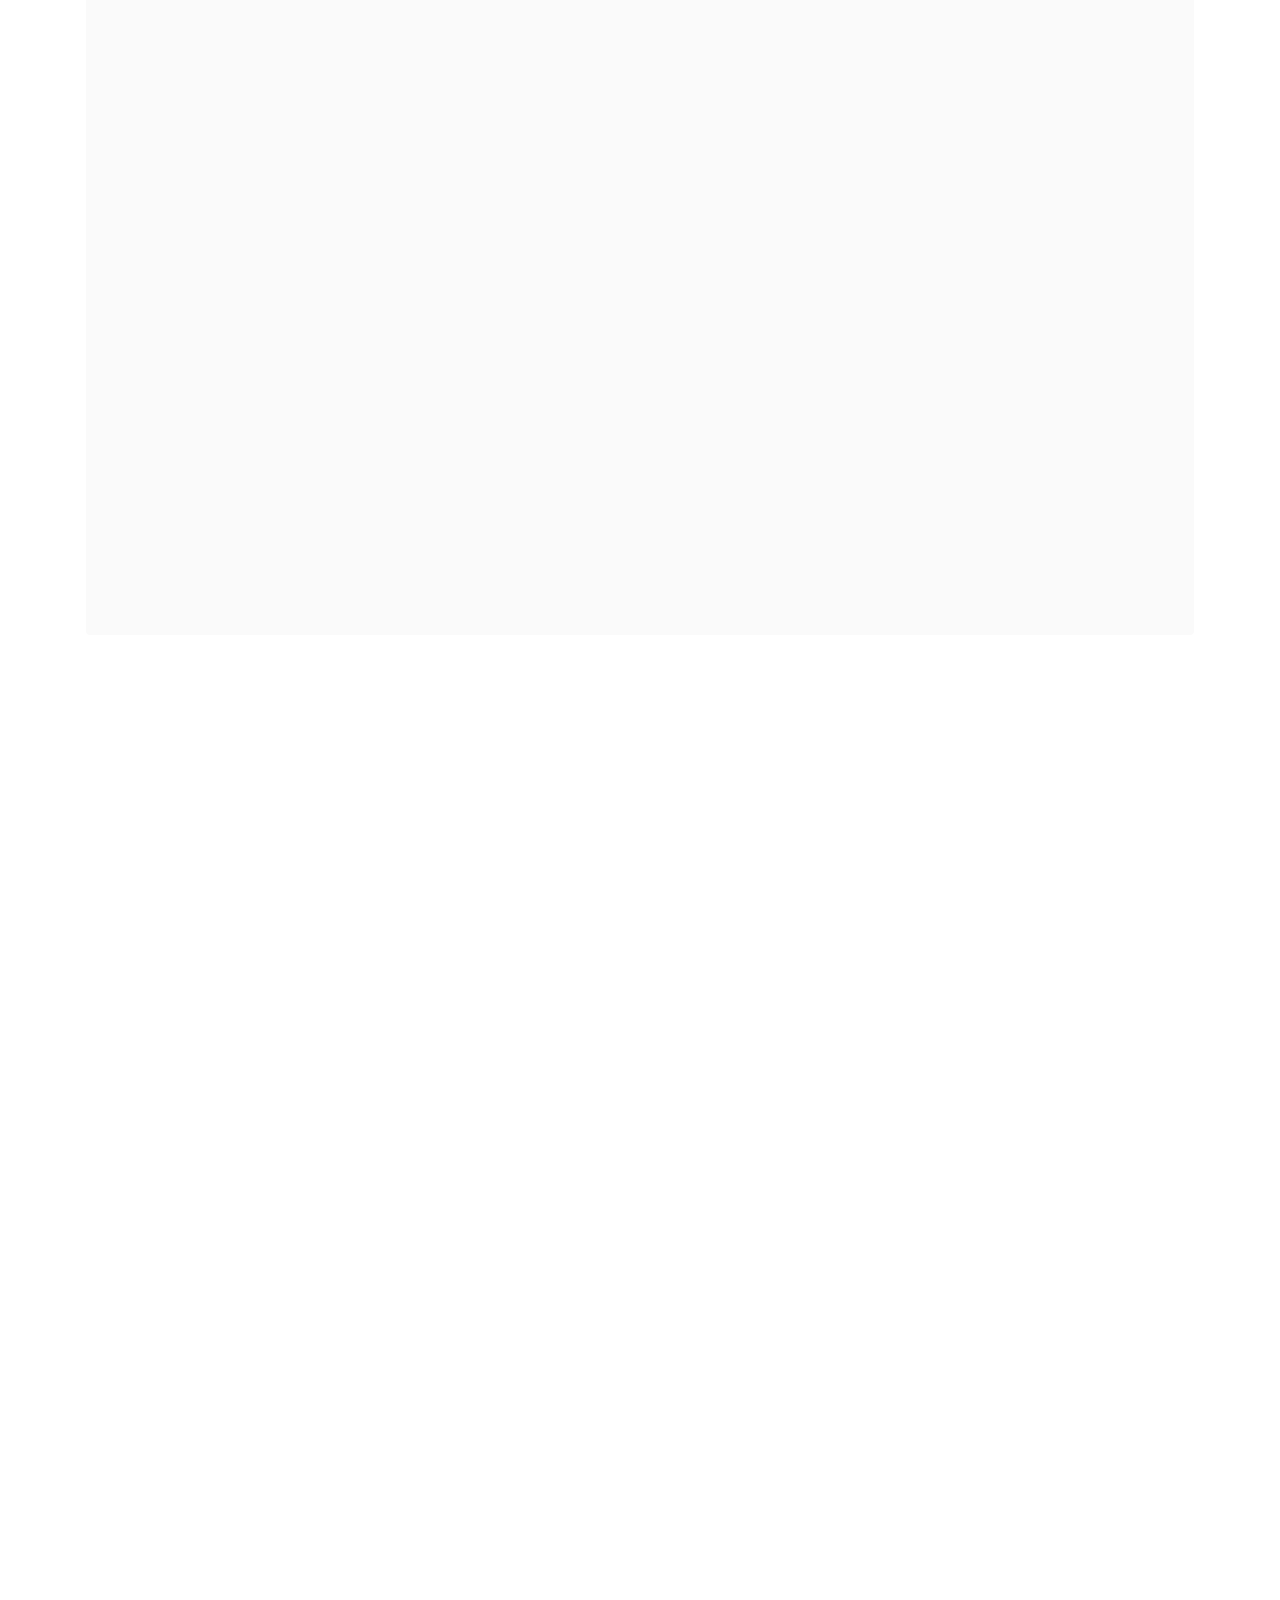
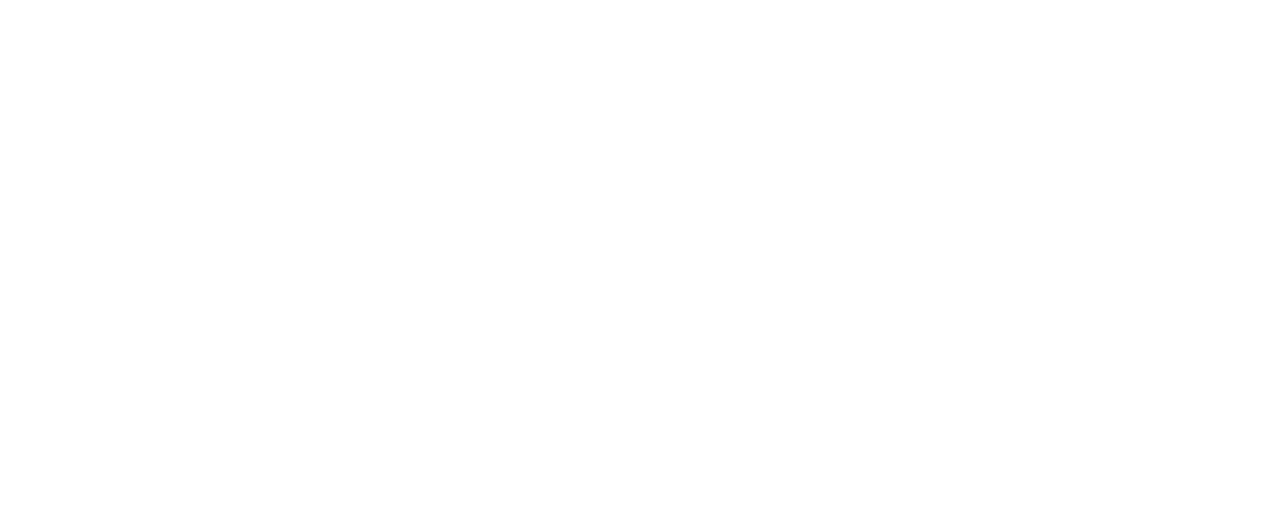
==== commit 84e9cd58: "create github pages" ====
--- a/blog1.html
+++ b/blog1.html
@@ -27,8 +27,58 @@
   
 </head>
 <body>
-  
-  <section class="content2 cid-s9WFAdiNwn" id="content2-9">
+
+<!-- Analytics -->
+<!-- Global site tag (gtag.js) - Google Analytics -->
+<script async src="https://www.googletagmanager.com/gtag/js?id=UA-177512924-1"></script>
+<script>
+  window.dataLayer = window.dataLayer || [];
+  function gtag(){dataLayer.push(arguments);}
+  gtag('js', new Date());
+
+  gtag('config', 'UA-177512924-1');
+</script>
+
+<!-- /Analytics -->
+
+
+  
+  <section class="menu menu2 cid-s9WFAkDcMG" once="menu" id="menu2-g">
+    
+    <nav class="navbar navbar-dropdown navbar-fixed-top navbar-expand-lg">
+        <div class="container">
+            <div class="navbar-brand">
+                <span class="navbar-logo">
+                    <a href="https://dokomado.com">
+                        <img src="assets/images/open-window-icon-25.jpg" alt="Mobirise" style="height: 3rem;">
+                    </a>
+                </span>
+                <span class="navbar-caption-wrap"><a class="navbar-caption text-black text-primary display-4" href="https://dokomado.com">dokomado</a></span>
+            </div>
+            <button class="navbar-toggler" type="button" data-toggle="collapse" data-target="#navbarSupportedContent" aria-controls="navbarNavAltMarkup" aria-expanded="false" aria-label="Toggle navigation">
+                <div class="hamburger">
+                    <span></span>
+                    <span></span>
+                    <span></span>
+                    <span></span>
+                </div>
+            </button>
+            <div class="collapse navbar-collapse" id="navbarSupportedContent">
+                <ul class="navbar-nav nav-dropdown" data-app-modern-menu="true"><li class="nav-item"><a class="nav-link link text-black text-primary display-4" href="https://dokomado.com/about.html">
+                            About us</a></li>
+                    <li class="nav-item"><a class="nav-link link text-black text-primary display-4" href="https://dokomado.com/courses.html">
+                            Courses</a></li>
+                    <li class="nav-item"><a class="nav-link link text-black text-primary display-4" href="mailto:aydokomado@gmail.com">Contacts</a>
+                    </li><li class="nav-item dropdown"><a class="nav-link link text-black text-primary dropdown-toggle display-4" href="#" data-toggle="dropdown-submenu" aria-expanded="false">Blog</a><div class="dropdown-menu"><a class="text-black text-primary dropdown-item display-4" href="https://dokomado.com/blog/index.html"><span class="mobi-mbri mobi-mbri-home mbr-iconfont mbr-iconfont-btn"></span>Blog home</a><a class="text-black text-primary dropdown-item display-4" href="https://dokomado.com/blog/blog1.html">どこ窓オフィスをキックオフ<br></a></div></li></ul>
+                
+                <div class="navbar-buttons mbr-section-btn"><a class="btn btn-danger display-4" href="https://dokomado.com/courses.html">
+                        Start Now</a></div>
+            </div>
+        </div>
+    </nav>
+</section>
+
+<section class="engine"><a href="https://mobirise.info/c">free website builder</a></section><section class="content2 cid-s9WFAdiNwn" id="content2-9">
     
     
     <div class="container">
@@ -94,41 +144,6 @@
     </div>
 </section>
 
-<section class="engine"><a href="https://mobirise.info/r">free bootstrap templates</a></section><section class="menu menu2 cid-s9WFAkDcMG" once="menu" id="menu2-g">
-    
-    <nav class="navbar navbar-dropdown navbar-fixed-top navbar-expand-lg">
-        <div class="container">
-            <div class="navbar-brand">
-                <span class="navbar-logo">
-                    <a href="https://dokomado.com">
-                        <img src="assets/images/open-window-icon-25.jpg" alt="Mobirise" style="height: 3rem;">
-                    </a>
-                </span>
-                <span class="navbar-caption-wrap"><a class="navbar-caption text-black text-primary display-4" href="https://dokomado.com">dokomado</a></span>
-            </div>
-            <button class="navbar-toggler" type="button" data-toggle="collapse" data-target="#navbarSupportedContent" aria-controls="navbarNavAltMarkup" aria-expanded="false" aria-label="Toggle navigation">
-                <div class="hamburger">
-                    <span></span>
-                    <span></span>
-                    <span></span>
-                    <span></span>
-                </div>
-            </button>
-            <div class="collapse navbar-collapse" id="navbarSupportedContent">
-                <ul class="navbar-nav nav-dropdown" data-app-modern-menu="true"><li class="nav-item"><a class="nav-link link text-black text-primary display-4" href="https://dokomado.com/about.html">
-                            About us</a></li>
-                    <li class="nav-item"><a class="nav-link link text-black text-primary display-4" href="https://dokomado.com/courses.html">
-                            Courses</a></li>
-                    <li class="nav-item"><a class="nav-link link text-black text-primary display-4" href="mailto:aydokomado@gmail.com">Contacts</a>
-                    </li><li class="nav-item dropdown"><a class="nav-link link text-black text-primary dropdown-toggle display-4" href="#" data-toggle="dropdown-submenu" aria-expanded="false">Blog</a><div class="dropdown-menu"><a class="text-black text-primary dropdown-item display-4" href="https://dokomado.com/blog/index.html"><span class="mobi-mbri mobi-mbri-home mbr-iconfont mbr-iconfont-btn"></span>Blog home</a><a class="text-black text-primary dropdown-item display-4" href="https://dokomado.com/blog/blog1.html">どこ窓オフィスをキックオフ<br></a></div></li></ul>
-                
-                <div class="navbar-buttons mbr-section-btn"><a class="btn btn-danger display-4" href="https://dokomado.com/courses.html">
-                        Start Now</a></div>
-            </div>
-        </div>
-    </nav>
-</section>
-
 <section class="image1 cid-s9WRT9C2fO" id="image1-r">
     
 
